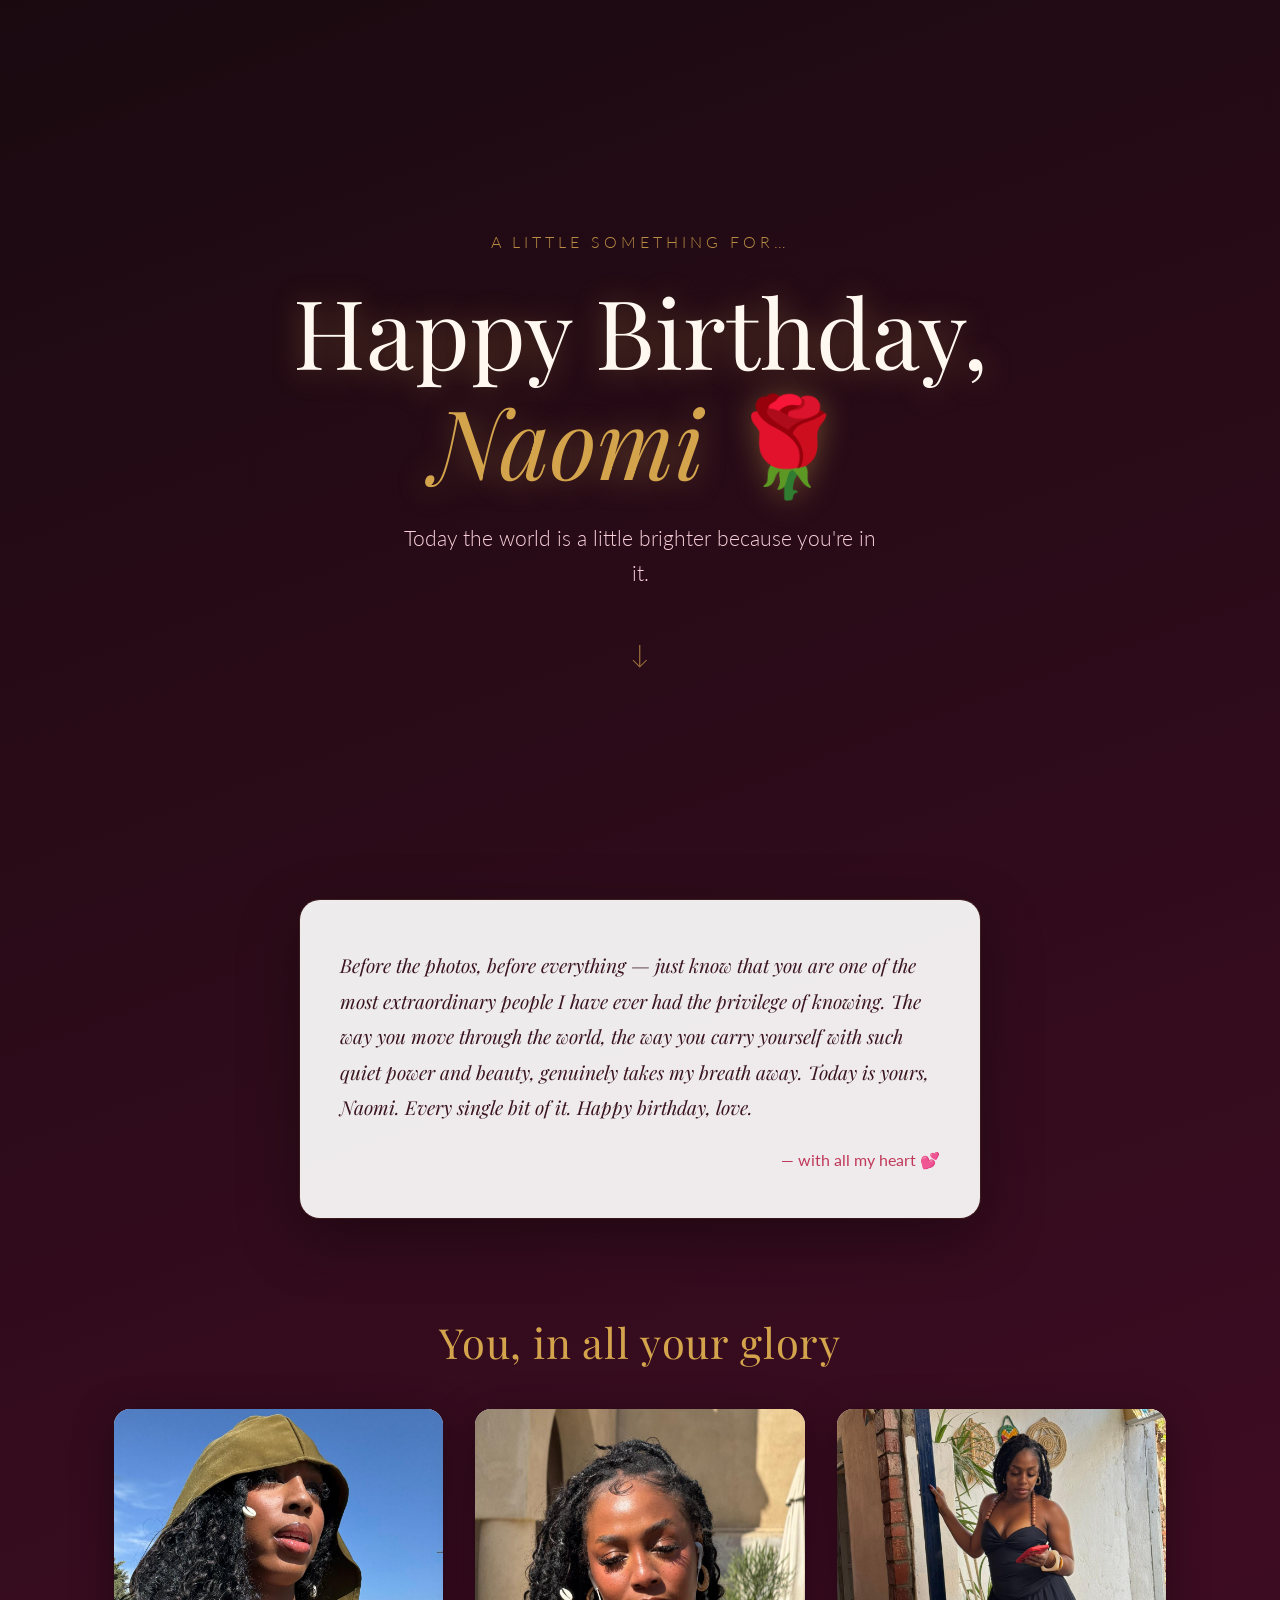
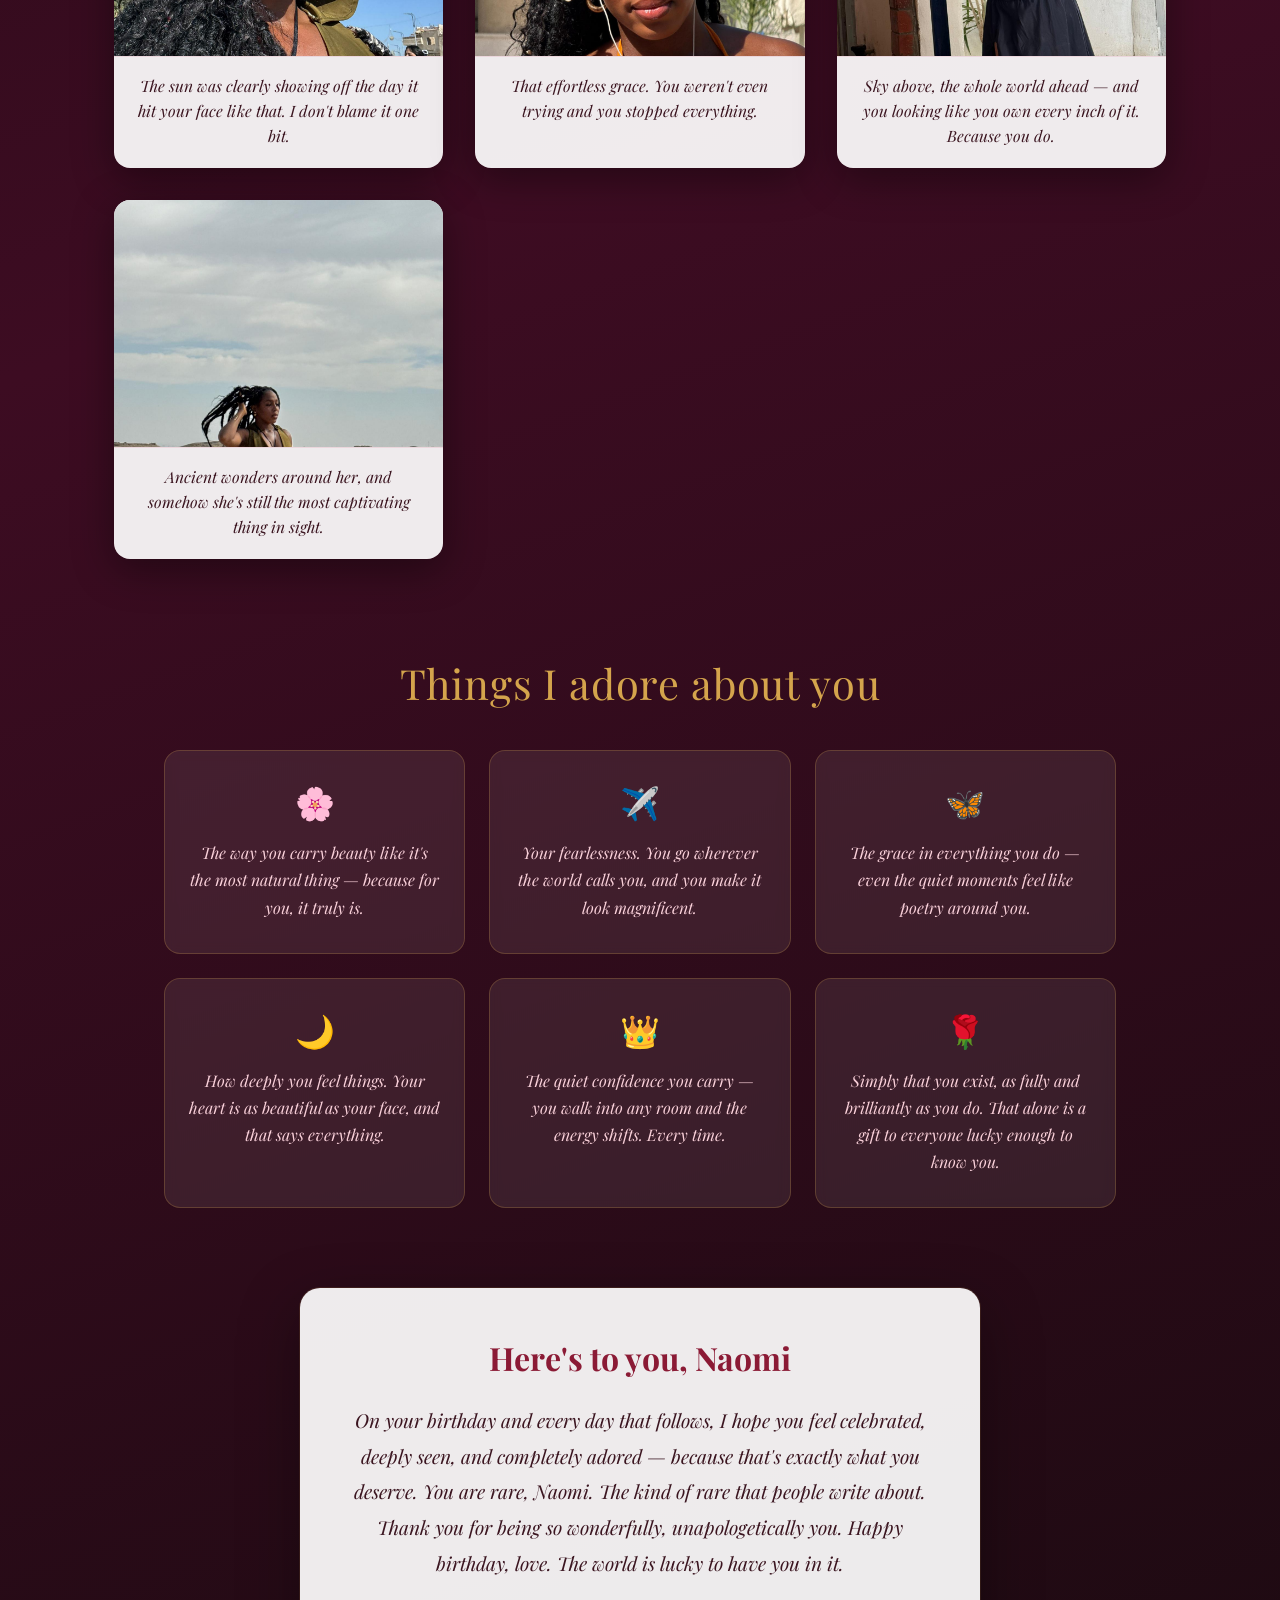
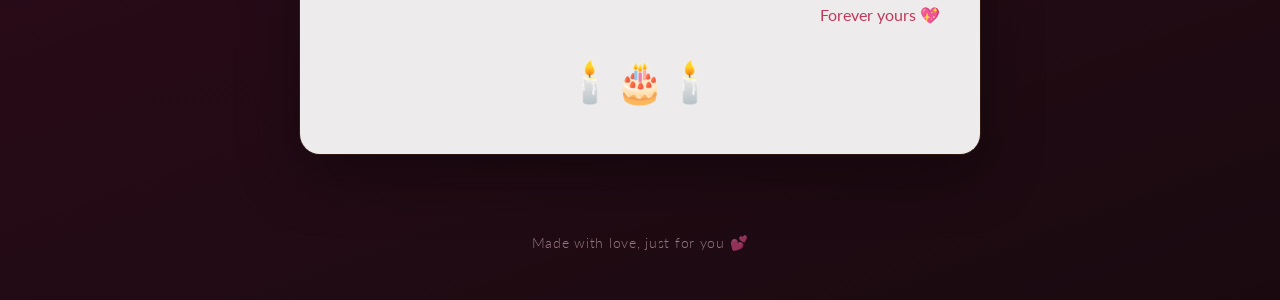
==== index.html @ c8034346 "Rename birthday.html to index.html for clean GitHub Pages URL https://claude.ai/code/session_015RFb5" ====
<!DOCTYPE html>
<html lang="en">
<head>
  <meta charset="UTF-8" />
  <meta name="viewport" content="width=device-width, initial-scale=1.0" />
  <title>Happy Birthday, Naomi 🌹</title>
  <link rel="preconnect" href="https://fonts.googleapis.com" />
  <link rel="preconnect" href="https://fonts.gstatic.com" crossorigin />
  <link href="https://fonts.googleapis.com/css2?family=Playfair+Display:ital,wght@0,400;0,700;1,400&family=Lato:wght@300;400&display=swap" rel="stylesheet" />
  <link rel="stylesheet" href="birthday.css" />
</head>
<body>

  <!-- Floating hearts background -->
  <div class="hearts-bg" aria-hidden="true">
    <span>♥</span><span>♥</span><span>♥</span><span>♥</span><span>♥</span>
    <span>♥</span><span>♥</span><span>♥</span><span>♥</span><span>♥</span>
    <span>♥</span><span>♥</span><span>♥</span><span>♥</span><span>♥</span>
  </div>

  <main>

    <!-- ── HERO ── -->
    <section class="hero">
      <p class="pre-title">A little something for…</p>
      <h1>Happy Birthday,<br /><span class="name">Naomi</span> 🌹</h1>
      <p class="subtitle">Today the world is a little brighter because you're in it.</p>
      <div class="scroll-hint">↓</div>
    </section>

    <!-- ── OPENING NOTE ── -->
    <section class="opening-note card">
      <p class="note-text">
        Before the photos, before everything — just know that you are one of the
        most extraordinary people I have ever had the privilege of knowing. The way
        you move through the world, the way you carry yourself with such quiet power
        and beauty, genuinely takes my breath away. Today is yours, Naomi. Every
        single bit of it. Happy birthday, love.
      </p>
      <p class="note-signature">— with all my heart 💕</p>
    </section>

    <!-- ── PHOTO GALLERY ── -->
    <section class="gallery-section">
      <h2 class="section-title">You, in all your glory</h2>

      <div class="gallery">

        <figure class="photo-card">
          <div class="photo-placeholder">
            <img src="naomi-1.jpg" alt="Naomi" onerror="this.parentElement.classList.add('no-img')" />
            <span class="placeholder-text">📸</span>
          </div>
          <figcaption>
            The sun was clearly showing off the day it hit your face like that.
            I don't blame it one bit.
          </figcaption>
        </figure>

        <figure class="photo-card">
          <div class="photo-placeholder">
            <img src="naomi-2.jpg" alt="Naomi" onerror="this.parentElement.classList.add('no-img')" />
            <span class="placeholder-text">📸</span>
          </div>
          <figcaption>
            That effortless grace. You weren't even trying and you stopped everything.
          </figcaption>
        </figure>

        <figure class="photo-card">
          <div class="photo-placeholder">
            <img src="naomi-3.jpg" alt="Naomi" onerror="this.parentElement.classList.add('no-img')" />
            <span class="placeholder-text">📸</span>
          </div>
          <figcaption>
            Sky above, the whole world ahead — and you looking like you own
            every inch of it. Because you do.
          </figcaption>
        </figure>

        <figure class="photo-card">
          <div class="photo-placeholder">
            <img src="naomi-4.jpg" alt="Naomi" onerror="this.parentElement.classList.add('no-img')" />
            <span class="placeholder-text">📸</span>
          </div>
          <figcaption>
            Ancient wonders around her, and somehow she's still the most
            captivating thing in sight.
          </figcaption>
        </figure>

      </div>
    </section>

    <!-- ── LOVE NOTES ── -->
    <section class="notes-section">
      <h2 class="section-title">Things I adore about you</h2>

      <div class="notes-grid">

        <div class="note-card">
          <div class="note-icon">🌸</div>
          <p>The way you carry beauty like it's the most natural thing — because for you, it truly is.</p>
        </div>

        <div class="note-card">
          <div class="note-icon">✈️</div>
          <p>Your fearlessness. You go wherever the world calls you, and you make it look magnificent.</p>
        </div>

        <div class="note-card">
          <div class="note-icon">🦋</div>
          <p>The grace in everything you do — even the quiet moments feel like poetry around you.</p>
        </div>

        <div class="note-card">
          <div class="note-icon">🌙</div>
          <p>How deeply you feel things. Your heart is as beautiful as your face, and that says everything.</p>
        </div>

        <div class="note-card">
          <div class="note-icon">👑</div>
          <p>The quiet confidence you carry — you walk into any room and the energy shifts. Every time.</p>
        </div>

        <div class="note-card">
          <div class="note-icon">🌹</div>
          <p>Simply that you exist, as fully and brilliantly as you do. That alone is a gift to everyone lucky enough to know you.</p>
        </div>

      </div>
    </section>

    <!-- ── CLOSING MESSAGE ── -->
    <section class="closing card">
      <h2>Here's to you, Naomi</h2>
      <p class="note-text">
        On your birthday and every day that follows, I hope you feel celebrated,
        deeply seen, and completely adored — because that's exactly what you
        deserve. You are rare, Naomi. The kind of rare that people write about.
        Thank you for being so wonderfully, unapologetically you.
        Happy birthday, love. The world is lucky to have you in it.
      </p>
      <p class="note-signature">Forever yours 💖</p>

      <div class="candle-row" aria-label="Birthday candles">
        🕯️🎂🕯️
      </div>
    </section>

  </main>

  <footer>
    <p>Made with love, just for you 💕</p>
  </footer>

</body>
</html>
---- birthday.css ----
/* ── Reset & Base ── */
*, *::before, *::after { box-sizing: border-box; margin: 0; padding: 0; }

:root {
  --rose:        #c0395a;
  --deep-rose:   #8b1a35;
  --blush:       #f9d0d9;
  --gold:        #d4a44c;
  --cream:       #fff8f0;
  --dark:        #1a0a10;
  --text:        #3b1520;
  --card-bg:     rgba(255, 255, 255, 0.92);
}

html { scroll-behavior: smooth; }

body {
  font-family: 'Lato', sans-serif;
  font-weight: 300;
  background: linear-gradient(160deg, #1a0a10 0%, #3d0c22 50%, #1a0a10 100%);
  min-height: 100vh;
  color: var(--cream);
  overflow-x: hidden;
}

/* ── Floating Hearts Background ── */
.hearts-bg {
  position: fixed;
  inset: 0;
  pointer-events: none;
  z-index: 0;
  overflow: hidden;
}

.hearts-bg span {
  position: absolute;
  bottom: -60px;
  font-size: 1.4rem;
  color: rgba(192, 57, 90, 0.25);
  animation: floatUp linear infinite;
}

.hearts-bg span:nth-child(1)  { left:  5%; animation-duration: 9s;  animation-delay: 0s;   font-size: 1rem; }
.hearts-bg span:nth-child(2)  { left: 12%; animation-duration: 13s; animation-delay: 2s;   font-size: 1.8rem; }
.hearts-bg span:nth-child(3)  { left: 22%; animation-duration: 10s; animation-delay: 5s; }
.hearts-bg span:nth-child(4)  { left: 30%; animation-duration: 15s; animation-delay: 1s;   font-size: 0.9rem; }
.hearts-bg span:nth-child(5)  { left: 40%; animation-duration: 11s; animation-delay: 4s;   font-size: 2rem; }
.hearts-bg span:nth-child(6)  { left: 50%; animation-duration: 14s; animation-delay: 0.5s; font-size: 1.2rem; }
.hearts-bg span:nth-child(7)  { left: 58%; animation-duration: 8s;  animation-delay: 3s;   font-size: 1rem; }
.hearts-bg span:nth-child(8)  { left: 66%; animation-duration: 12s; animation-delay: 6s;   font-size: 1.6rem; }
.hearts-bg span:nth-child(9)  { left: 75%; animation-duration: 16s; animation-delay: 2.5s; font-size: 0.8rem; }
.hearts-bg span:nth-child(10) { left: 82%; animation-duration: 10s; animation-delay: 1.5s; }
.hearts-bg span:nth-child(11) { left: 88%; animation-duration: 13s; animation-delay: 4.5s; font-size: 2.2rem; }
.hearts-bg span:nth-child(12) { left: 93%; animation-duration: 9s;  animation-delay: 7s;   font-size: 1.1rem; }
.hearts-bg span:nth-child(13) { left: 18%; animation-duration: 17s; animation-delay: 8s;   font-size: 1.9rem; }
.hearts-bg span:nth-child(14) { left: 46%; animation-duration: 11s; animation-delay: 9s;   font-size: 0.95rem; }
.hearts-bg span:nth-child(15) { left: 70%; animation-duration: 14s; animation-delay: 3.5s; font-size: 1.4rem; }

@keyframes floatUp {
  0%   { transform: translateY(0)   rotate(0deg);   opacity: 0; }
  10%  { opacity: 1; }
  90%  { opacity: 0.6; }
  100% { transform: translateY(-110vh) rotate(360deg); opacity: 0; }
}

/* ── Main Layout ── */
main { position: relative; z-index: 1; }

/* ── HERO ── */
.hero {
  min-height: 100vh;
  display: flex;
  flex-direction: column;
  align-items: center;
  justify-content: center;
  text-align: center;
  padding: 2rem 1.5rem;
  animation: fadeIn 1.6s ease both;
}

.pre-title {
  font-size: 1rem;
  letter-spacing: 0.25em;
  text-transform: uppercase;
  color: var(--gold);
  margin-bottom: 1.5rem;
  opacity: 0.85;
}

.hero h1 {
  font-family: 'Playfair Display', serif;
  font-size: clamp(2.8rem, 8vw, 6rem);
  font-weight: 400;
  line-height: 1.15;
  color: var(--cream);
  text-shadow: 0 2px 30px rgba(212, 164, 76, 0.4);
  margin-bottom: 1.5rem;
}

.hero h1 .name {
  color: var(--gold);
  font-style: italic;
}

.subtitle {
  font-size: clamp(1rem, 2.5vw, 1.3rem);
  color: var(--blush);
  max-width: 480px;
  line-height: 1.7;
  margin-bottom: 3rem;
}

.scroll-hint {
  font-size: 1.6rem;
  color: var(--gold);
  animation: bounce 2s ease infinite;
  opacity: 0.7;
}

@keyframes bounce {
  0%, 100% { transform: translateY(0); }
  50%       { transform: translateY(10px); }
}

/* ── Cards ── */
.card {
  background: var(--card-bg);
  color: var(--text);
  border-radius: 20px;
  padding: 3rem 2.5rem;
  max-width: 680px;
  margin: 0 auto 4rem;
  box-shadow: 0 20px 60px rgba(0,0,0,0.35), 0 0 0 1px rgba(212,164,76,0.15);
  animation: slideUp 0.8s ease both;
}

.opening-note { margin-top: 0; }

.note-text {
  font-family: 'Playfair Display', serif;
  font-style: italic;
  font-size: 1.2rem;
  line-height: 1.85;
  color: var(--text);
  margin-bottom: 1.5rem;
}

.note-signature {
  font-size: 1rem;
  color: var(--rose);
  font-weight: 400;
  text-align: right;
}

/* ── Section Titles ── */
.section-title {
  font-family: 'Playfair Display', serif;
  font-weight: 400;
  font-size: clamp(1.8rem, 4vw, 2.6rem);
  color: var(--gold);
  text-align: center;
  margin-bottom: 2.5rem;
  letter-spacing: 0.02em;
}

/* ── Gallery ── */
.gallery-section {
  padding: 2rem 1.5rem 4rem;
  max-width: 1100px;
  margin: 0 auto;
}

.gallery {
  display: grid;
  grid-template-columns: repeat(auto-fill, minmax(280px, 1fr));
  gap: 2rem;
}

.photo-card {
  background: var(--card-bg);
  border-radius: 16px;
  overflow: hidden;
  box-shadow: 0 10px 40px rgba(0,0,0,0.4);
  transition: transform 0.35s ease, box-shadow 0.35s ease;
  animation: slideUp 0.7s ease both;
}

.photo-card:hover {
  transform: translateY(-8px) scale(1.02);
  box-shadow: 0 24px 60px rgba(192,57,90,0.35);
}

.photo-placeholder {
  position: relative;
  width: 100%;
  aspect-ratio: 4 / 3;
  background: linear-gradient(135deg, var(--blush), #f5bdc8);
  overflow: hidden;
}

.photo-placeholder img {
  width: 100%;
  height: 100%;
  object-fit: cover;
  display: block;
  transition: transform 0.4s ease;
}

.photo-card:hover .photo-placeholder img {
  transform: scale(1.07);
}

/* When image fails to load show placeholder text */
.photo-placeholder.no-img img { display: none; }
.placeholder-text {
  position: absolute;
  inset: 0;
  display: flex;
  align-items: center;
  justify-content: center;
  font-size: 1.2rem;
  color: var(--rose);
  font-family: 'Playfair Display', serif;
  font-style: italic;
}
.photo-placeholder:not(.no-img) .placeholder-text { display: none; }

/* Pyramid photo spans full gallery width */
.photo-card.wide {
  grid-column: 1 / -1;
}

.photo-card.wide .photo-placeholder {
  aspect-ratio: 16 / 9;
}

.photo-card figcaption {
  padding: 1rem 1.25rem 1.25rem;
  font-family: 'Playfair Display', serif;
  font-style: italic;
  font-size: 0.98rem;
  color: var(--text);
  line-height: 1.6;
  text-align: center;
  border-top: 1px solid rgba(192,57,90,0.12);
}

/* ── Love Notes ── */
.notes-section {
  padding: 2rem 1.5rem 5rem;
  max-width: 1000px;
  margin: 0 auto;
}

.notes-grid {
  display: grid;
  grid-template-columns: repeat(auto-fill, minmax(240px, 1fr));
  gap: 1.5rem;
}

.note-card {
  background: rgba(255,255,255,0.08);
  border: 1px solid rgba(212,164,76,0.25);
  border-radius: 16px;
  padding: 2rem 1.5rem;
  text-align: center;
  backdrop-filter: blur(6px);
  transition: background 0.3s ease, border-color 0.3s ease, transform 0.3s ease;
  animation: slideUp 0.7s ease both;
}

.note-card:hover {
  background: rgba(255,255,255,0.14);
  border-color: rgba(212,164,76,0.6);
  transform: translateY(-5px);
}

.note-icon {
  font-size: 2rem;
  margin-bottom: 1rem;
}

.note-card p {
  font-family: 'Playfair Display', serif;
  font-style: italic;
  font-size: 1rem;
  line-height: 1.7;
  color: var(--blush);
}

/* ── Closing ── */
.closing {
  text-align: center;
  margin-bottom: 3rem;
}

.closing h2 {
  font-family: 'Playfair Display', serif;
  font-size: 2rem;
  color: var(--deep-rose);
  margin-bottom: 1.5rem;
}

.candle-row {
  font-size: 2.5rem;
  margin-top: 2rem;
  animation: pulse 2s ease infinite;
}

@keyframes pulse {
  0%, 100% { opacity: 1; }
  50%       { opacity: 0.65; }
}

/* ── Footer ── */
footer {
  position: relative;
  z-index: 1;
  text-align: center;
  padding: 2rem 1rem 3rem;
  font-size: 0.9rem;
  color: rgba(249,208,217,0.55);
  letter-spacing: 0.05em;
}

/* ── Animations ── */
@keyframes fadeIn {
  from { opacity: 0; }
  to   { opacity: 1; }
}

@keyframes slideUp {
  from { opacity: 0; transform: translateY(40px); }
  to   { opacity: 1; transform: translateY(0); }
}

/* ── Responsive ── */
@media (max-width: 600px) {
  .card { padding: 2rem 1.25rem; }
  .gallery { grid-template-columns: 1fr; }
  .notes-grid { grid-template-columns: 1fr; }
}
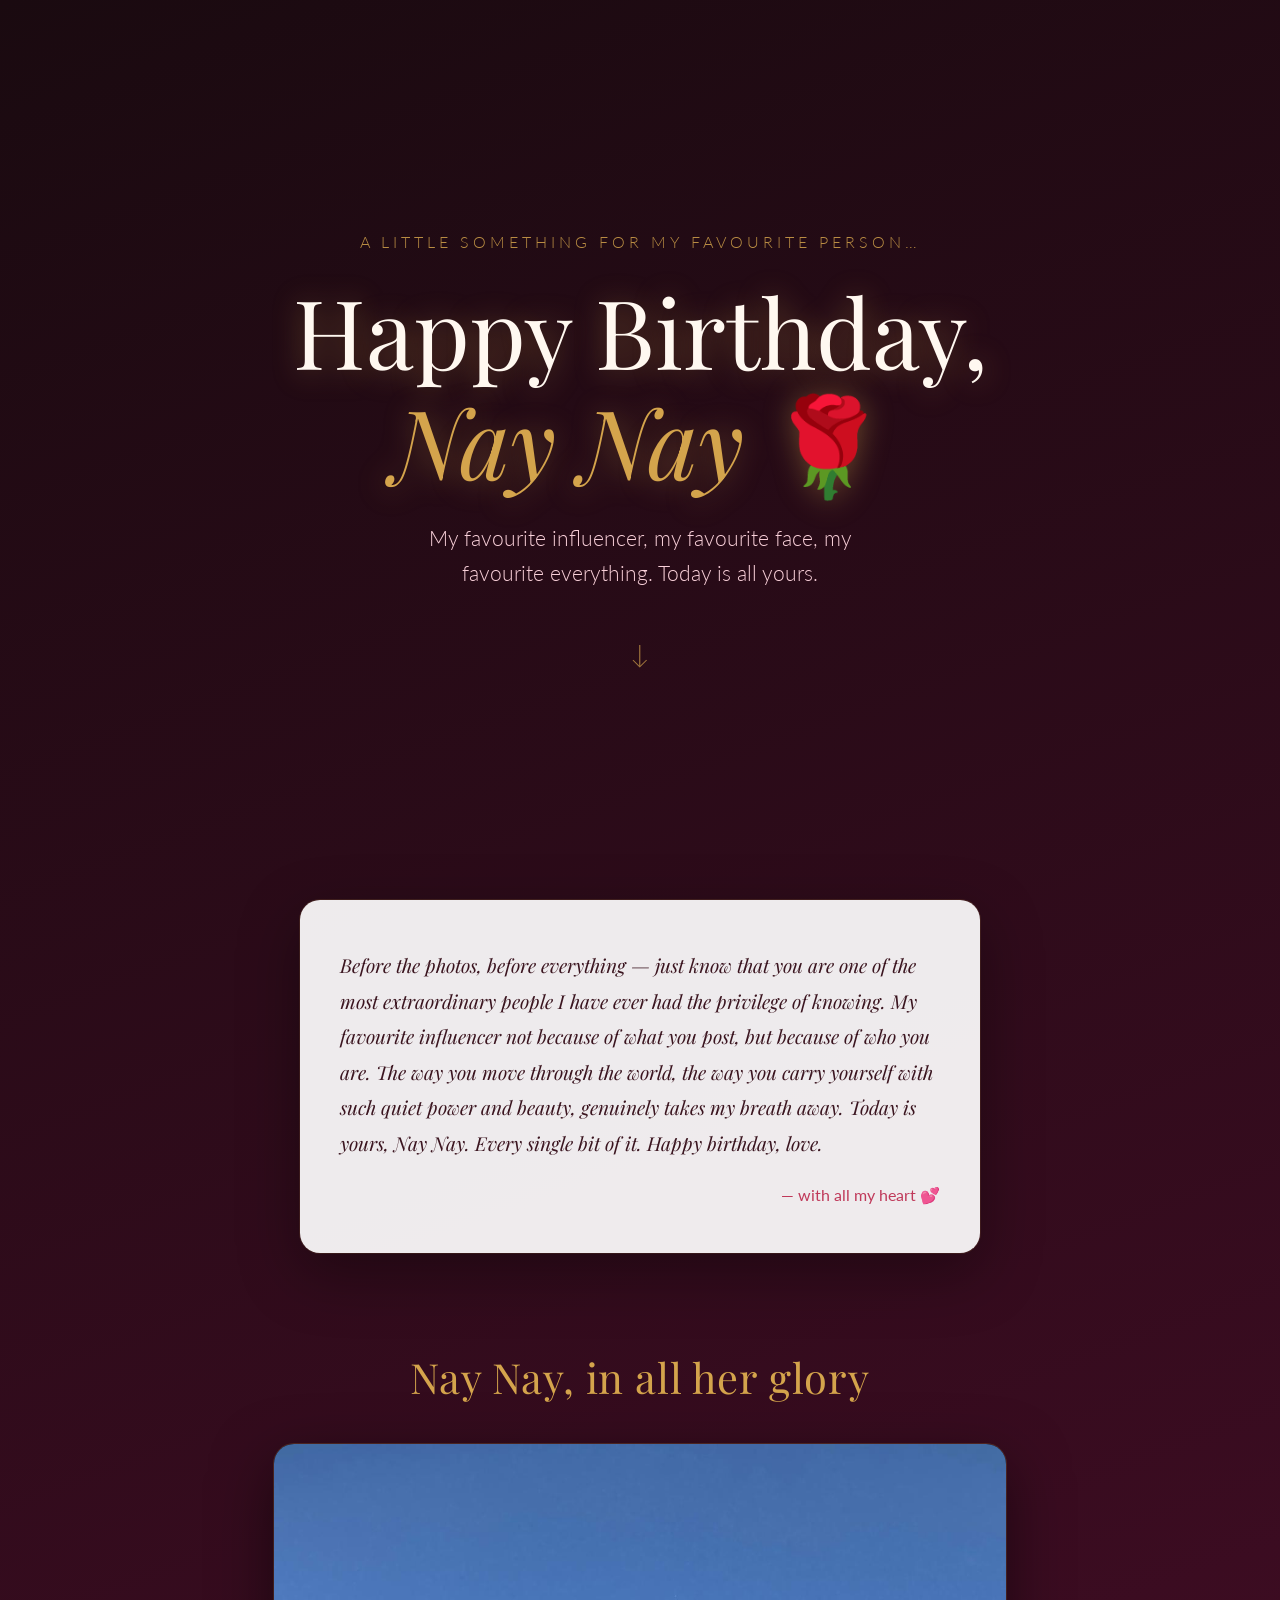
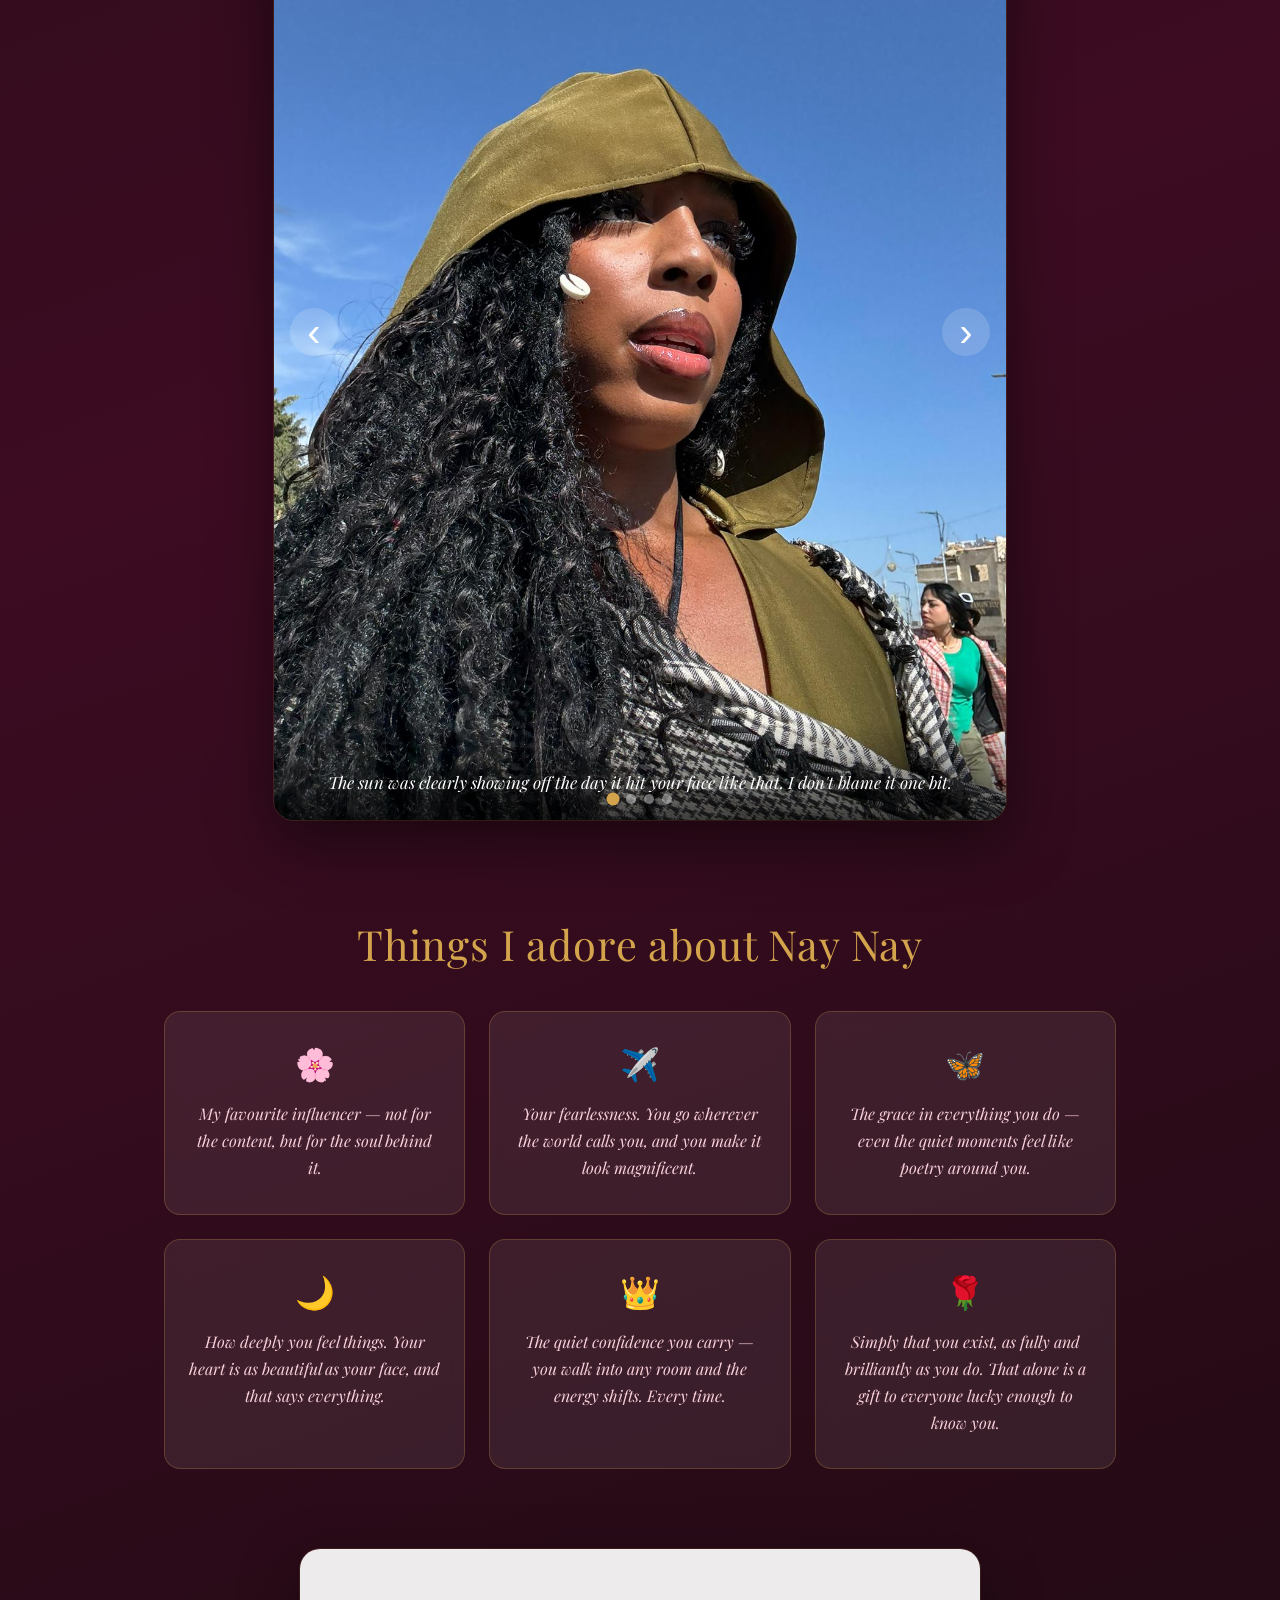
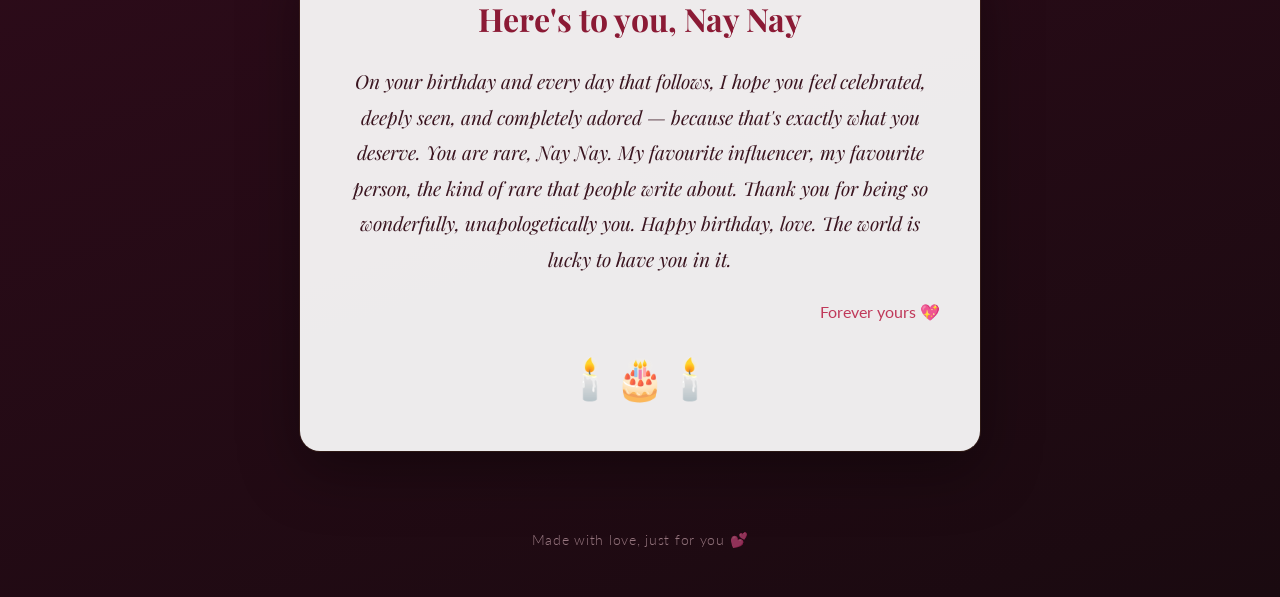
==== commit a0adaba8: "Rename Naomi to Nay Nay, add influencer phrases, convert gallery to slideshow" ====
--- a/index.html
+++ b/index.html
@@ -3,7 +3,7 @@
 <head>
   <meta charset="UTF-8" />
   <meta name="viewport" content="width=device-width, initial-scale=1.0" />
-  <title>Happy Birthday, Naomi 🌹</title>
+  <title>Happy Birthday, Nay Nay 🌹</title>
   <link rel="preconnect" href="https://fonts.googleapis.com" />
   <link rel="preconnect" href="https://fonts.gstatic.com" crossorigin />
   <link href="https://fonts.googleapis.com/css2?family=Playfair+Display:ital,wght@0,400;0,700;1,400&family=Lato:wght@300;400&display=swap" rel="stylesheet" />
@@ -11,7 +11,6 @@
 </head>
 <body>
 
-  <!-- Floating hearts background -->
   <div class="hearts-bg" aria-hidden="true">
     <span>♥</span><span>♥</span><span>♥</span><span>♥</span><span>♥</span>
     <span>♥</span><span>♥</span><span>♥</span><span>♥</span><span>♥</span>
@@ -22,9 +21,9 @@
 
     <!-- ── HERO ── -->
     <section class="hero">
-      <p class="pre-title">A little something for…</p>
-      <h1>Happy Birthday,<br /><span class="name">Naomi</span> 🌹</h1>
-      <p class="subtitle">Today the world is a little brighter because you're in it.</p>
+      <p class="pre-title">A little something for my favourite person…</p>
+      <h1>Happy Birthday,<br /><span class="name">Nay Nay</span> 🌹</h1>
+      <p class="subtitle">My favourite influencer, my favourite face, my favourite everything. Today is all yours.</p>
       <div class="scroll-hint">↓</div>
     </section>
 
@@ -32,75 +31,75 @@
     <section class="opening-note card">
       <p class="note-text">
         Before the photos, before everything — just know that you are one of the
-        most extraordinary people I have ever had the privilege of knowing. The way
+        most extraordinary people I have ever had the privilege of knowing. My favourite
+        influencer not because of what you post, but because of who you are. The way
         you move through the world, the way you carry yourself with such quiet power
-        and beauty, genuinely takes my breath away. Today is yours, Naomi. Every
+        and beauty, genuinely takes my breath away. Today is yours, Nay Nay. Every
         single bit of it. Happy birthday, love.
       </p>
       <p class="note-signature">— with all my heart 💕</p>
     </section>
 
-    <!-- ── PHOTO GALLERY ── -->
-    <section class="gallery-section">
-      <h2 class="section-title">You, in all your glory</h2>
+    <!-- ── SLIDESHOW ── -->
+    <section class="slideshow-section">
+      <h2 class="section-title">Nay Nay, in all her glory</h2>
 
-      <div class="gallery">
+      <div class="slideshow" id="slideshow">
 
-        <figure class="photo-card">
-          <div class="photo-placeholder">
-            <img src="naomi-1.jpg" alt="Naomi" onerror="this.parentElement.classList.add('no-img')" />
-            <span class="placeholder-text">📸</span>
-          </div>
-          <figcaption>
+        <div class="slide active">
+          <img src="naomi-1.jpg" alt="Nay Nay" />
+          <div class="slide-caption">
             The sun was clearly showing off the day it hit your face like that.
             I don't blame it one bit.
-          </figcaption>
-        </figure>
+          </div>
+        </div>
 
-        <figure class="photo-card">
-          <div class="photo-placeholder">
-            <img src="naomi-2.jpg" alt="Naomi" onerror="this.parentElement.classList.add('no-img')" />
-            <span class="placeholder-text">📸</span>
+        <div class="slide">
+          <img src="naomi-2.jpg" alt="Nay Nay" />
+          <div class="slide-caption">
+            That effortless grace. My favourite influencer wasn't even trying
+            and she stopped everything.
           </div>
-          <figcaption>
-            That effortless grace. You weren't even trying and you stopped everything.
-          </figcaption>
-        </figure>
+        </div>
 
-        <figure class="photo-card">
-          <div class="photo-placeholder">
-            <img src="naomi-3.jpg" alt="Naomi" onerror="this.parentElement.classList.add('no-img')" />
-            <span class="placeholder-text">📸</span>
+        <div class="slide">
+          <img src="naomi-3.jpg" alt="Nay Nay" />
+          <div class="slide-caption">
+            Sky above, the whole world ahead — and Nay Nay looking like she
+            owns every inch of it. Because she does.
           </div>
-          <figcaption>
-            Sky above, the whole world ahead — and you looking like you own
-            every inch of it. Because you do.
-          </figcaption>
-        </figure>
+        </div>
 
-        <figure class="photo-card">
-          <div class="photo-placeholder">
-            <img src="naomi-4.jpg" alt="Naomi" onerror="this.parentElement.classList.add('no-img')" />
-            <span class="placeholder-text">📸</span>
+        <div class="slide">
+          <img src="naomi-4.jpg" alt="Nay Nay" />
+          <div class="slide-caption">
+            Ancient wonders all around, and somehow she's still the most
+            captivating thing in sight. Always.
           </div>
-          <figcaption>
-            Ancient wonders around her, and somehow she's still the most
-            captivating thing in sight.
-          </figcaption>
-        </figure>
+        </div>
+
+        <button class="slide-btn prev" onclick="changeSlide(-1)" aria-label="Previous">&#8249;</button>
+        <button class="slide-btn next" onclick="changeSlide(1)" aria-label="Next">&#8250;</button>
+
+        <div class="slide-dots">
+          <span class="dot active" onclick="goToSlide(0)"></span>
+          <span class="dot" onclick="goToSlide(1)"></span>
+          <span class="dot" onclick="goToSlide(2)"></span>
+          <span class="dot" onclick="goToSlide(3)"></span>
+        </div>
 
       </div>
     </section>
 
     <!-- ── LOVE NOTES ── -->
     <section class="notes-section">
-      <h2 class="section-title">Things I adore about you</h2>
+      <h2 class="section-title">Things I adore about Nay Nay</h2>
 
       <div class="notes-grid">
 
         <div class="note-card">
           <div class="note-icon">🌸</div>
-          <p>The way you carry beauty like it's the most natural thing — because for you, it truly is.</p>
+          <p>My favourite influencer — not for the content, but for the soul behind it.</p>
         </div>
 
         <div class="note-card">
@@ -133,11 +132,12 @@
 
     <!-- ── CLOSING MESSAGE ── -->
     <section class="closing card">
-      <h2>Here's to you, Naomi</h2>
+      <h2>Here's to you, Nay Nay</h2>
       <p class="note-text">
         On your birthday and every day that follows, I hope you feel celebrated,
         deeply seen, and completely adored — because that's exactly what you
-        deserve. You are rare, Naomi. The kind of rare that people write about.
+        deserve. You are rare, Nay Nay. My favourite influencer, my favourite
+        person, the kind of rare that people write about.
         Thank you for being so wonderfully, unapologetically you.
         Happy birthday, love. The world is lucky to have you in it.
       </p>
@@ -154,5 +154,24 @@
     <p>Made with love, just for you 💕</p>
   </footer>
 
+  <script>
+    let current = 0;
+    const slides = document.querySelectorAll('.slide');
+    const dots   = document.querySelectorAll('.dot');
+
+    function showSlide(n) {
+      slides[current].classList.remove('active');
+      dots[current].classList.remove('active');
+      current = (n + slides.length) % slides.length;
+      slides[current].classList.add('active');
+      dots[current].classList.add('active');
+    }
+
+    function changeSlide(dir) { showSlide(current + dir); }
+    function goToSlide(n)     { showSlide(n); }
+
+    setInterval(() => changeSlide(1), 4000);
+  </script>
+
 </body>
-</html>
+</html>
--- a/birthday.css
+++ b/birthday.css
@@ -163,86 +163,99 @@
   letter-spacing: 0.02em;
 }
 
-/* ── Gallery ── */
-.gallery-section {
+/* ── Slideshow ── */
+.slideshow-section {
   padding: 2rem 1.5rem 4rem;
-  max-width: 1100px;
+  max-width: 780px;
   margin: 0 auto;
 }
 
-.gallery {
-  display: grid;
-  grid-template-columns: repeat(auto-fill, minmax(280px, 1fr));
-  gap: 2rem;
-}
-
-.photo-card {
-  background: var(--card-bg);
-  border-radius: 16px;
+.slideshow {
+  position: relative;
+  border-radius: 20px;
   overflow: hidden;
-  box-shadow: 0 10px 40px rgba(0,0,0,0.4);
-  transition: transform 0.35s ease, box-shadow 0.35s ease;
-  animation: slideUp 0.7s ease both;
-}
-
-.photo-card:hover {
-  transform: translateY(-8px) scale(1.02);
-  box-shadow: 0 24px 60px rgba(192,57,90,0.35);
-}
-
-.photo-placeholder {
+  box-shadow: 0 20px 60px rgba(0,0,0,0.5), 0 0 0 1px rgba(212,164,76,0.2);
+  background: #000;
+}
+
+.slide {
+  display: none;
   position: relative;
+}
+
+.slide.active { display: block; }
+
+.slide img {
   width: 100%;
-  aspect-ratio: 4 / 3;
-  background: linear-gradient(135deg, var(--blush), #f5bdc8);
-  overflow: hidden;
-}
-
-.photo-placeholder img {
-  width: 100%;
-  height: 100%;
+  aspect-ratio: 3 / 4;
   object-fit: cover;
+  object-position: top;
   display: block;
-  transition: transform 0.4s ease;
-}
-
-.photo-card:hover .photo-placeholder img {
-  transform: scale(1.07);
-}
-
-/* When image fails to load show placeholder text */
-.photo-placeholder.no-img img { display: none; }
-.placeholder-text {
+  animation: fadeIn 0.6s ease;
+}
+
+.slide-caption {
   position: absolute;
-  inset: 0;
+  bottom: 0;
+  left: 0;
+  right: 0;
+  padding: 3rem 2rem 1.5rem;
+  background: linear-gradient(transparent, rgba(0,0,0,0.75));
+  font-family: 'Playfair Display', serif;
+  font-style: italic;
+  font-size: 1.05rem;
+  color: #fff;
+  line-height: 1.6;
+  text-align: center;
+}
+
+.slide-btn {
+  position: absolute;
+  top: 50%;
+  transform: translateY(-50%);
+  background: rgba(255,255,255,0.15);
+  border: none;
+  color: #fff;
+  font-size: 2.5rem;
+  line-height: 1;
+  width: 48px;
+  height: 48px;
+  border-radius: 50%;
+  cursor: pointer;
+  backdrop-filter: blur(4px);
+  transition: background 0.2s ease;
+  z-index: 10;
   display: flex;
   align-items: center;
   justify-content: center;
-  font-size: 1.2rem;
-  color: var(--rose);
-  font-family: 'Playfair Display', serif;
-  font-style: italic;
-}
-.photo-placeholder:not(.no-img) .placeholder-text { display: none; }
-
-/* Pyramid photo spans full gallery width */
-.photo-card.wide {
-  grid-column: 1 / -1;
-}
-
-.photo-card.wide .photo-placeholder {
-  aspect-ratio: 16 / 9;
-}
-
-.photo-card figcaption {
-  padding: 1rem 1.25rem 1.25rem;
-  font-family: 'Playfair Display', serif;
-  font-style: italic;
-  font-size: 0.98rem;
-  color: var(--text);
-  line-height: 1.6;
-  text-align: center;
-  border-top: 1px solid rgba(192,57,90,0.12);
+}
+
+.slide-btn:hover { background: rgba(192,57,90,0.6); }
+.slide-btn.prev  { left: 1rem; }
+.slide-btn.next  { right: 1rem; }
+
+.slide-dots {
+  position: absolute;
+  bottom: 1rem;
+  left: 50%;
+  transform: translateX(-50%);
+  display: flex;
+  gap: 0.5rem;
+  z-index: 10;
+}
+
+.dot {
+  width: 10px;
+  height: 10px;
+  border-radius: 50%;
+  background: rgba(255,255,255,0.4);
+  cursor: pointer;
+  transition: background 0.3s ease, transform 0.3s ease;
+}
+
+.dot.active {
+  background: var(--gold);
+  transform: scale(1.3);
 }
 
 /* ── Love Notes ── */
@@ -337,6 +350,6 @@
 /* ── Responsive ── */
 @media (max-width: 600px) {
   .card { padding: 2rem 1.25rem; }
-  .gallery { grid-template-columns: 1fr; }
   .notes-grid { grid-template-columns: 1fr; }
-}
+  .slide-caption { font-size: 0.9rem; padding: 2rem 1rem 1rem; }
+}
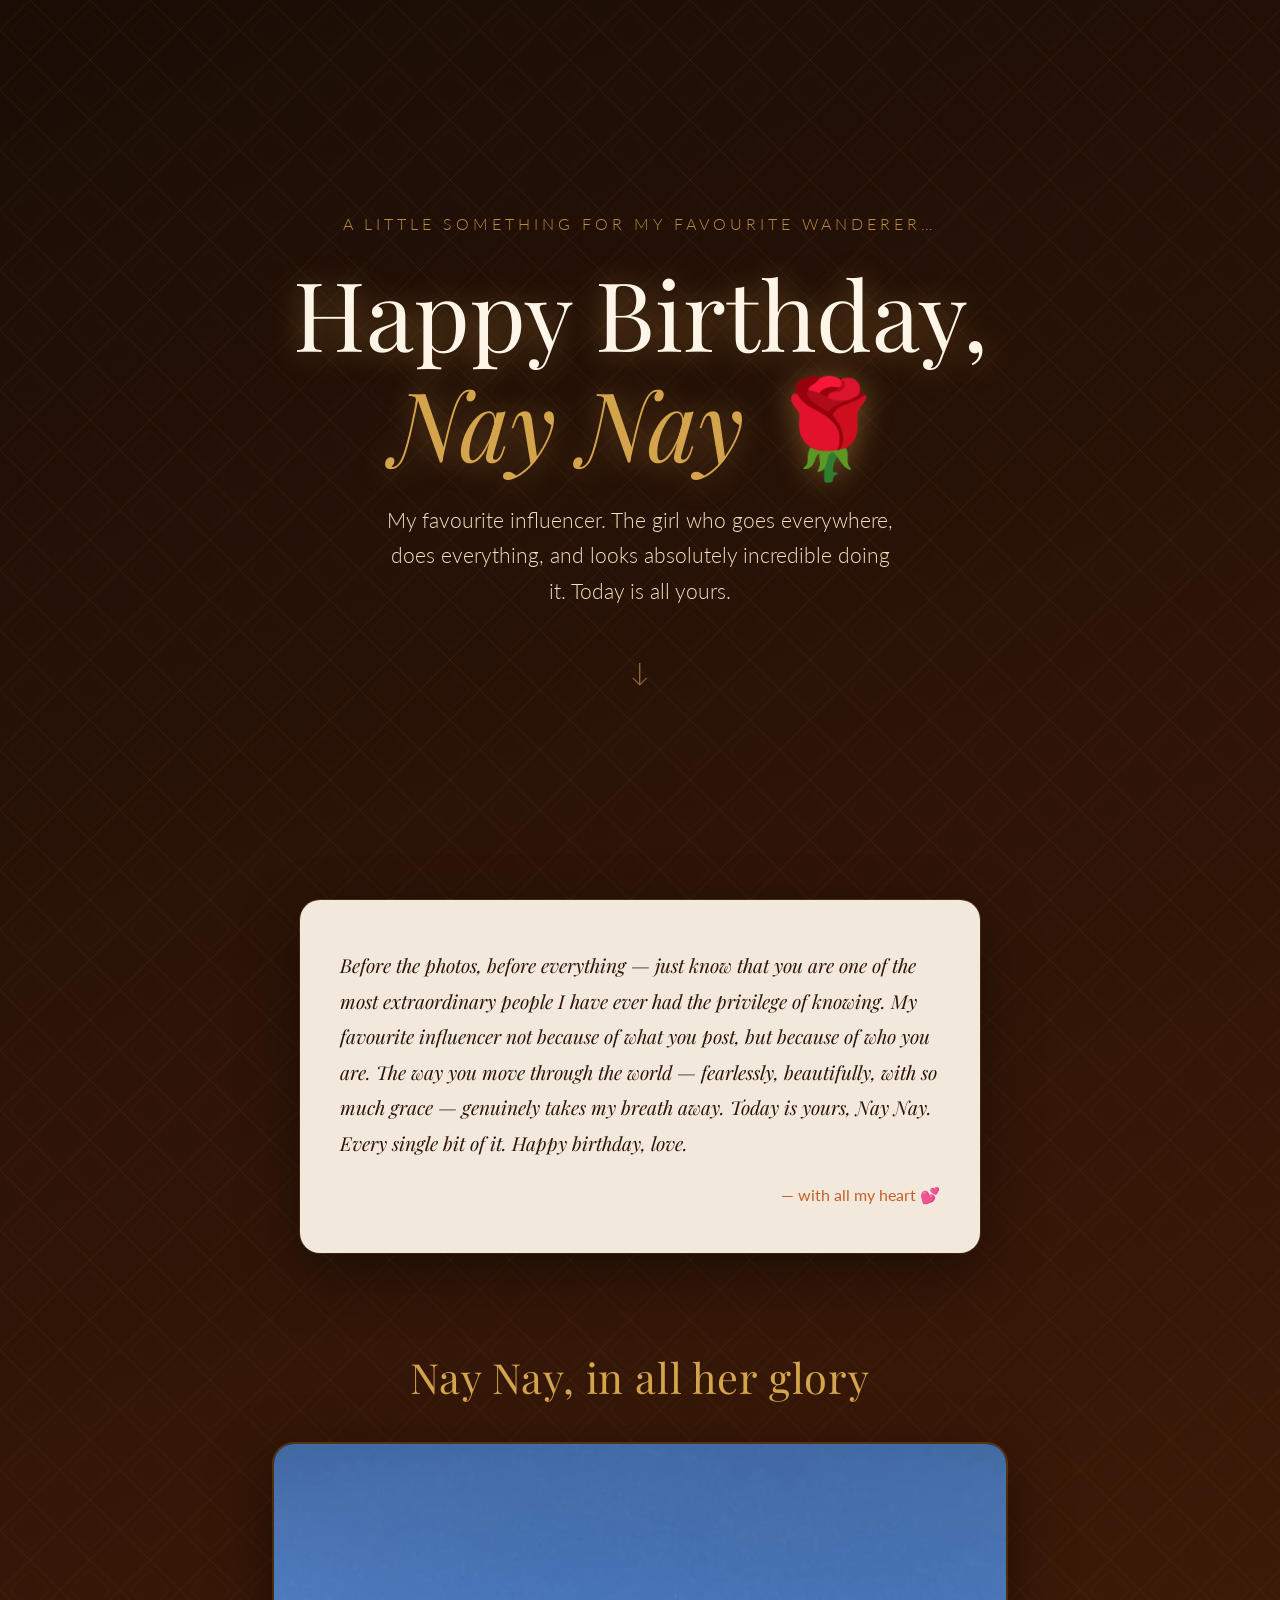
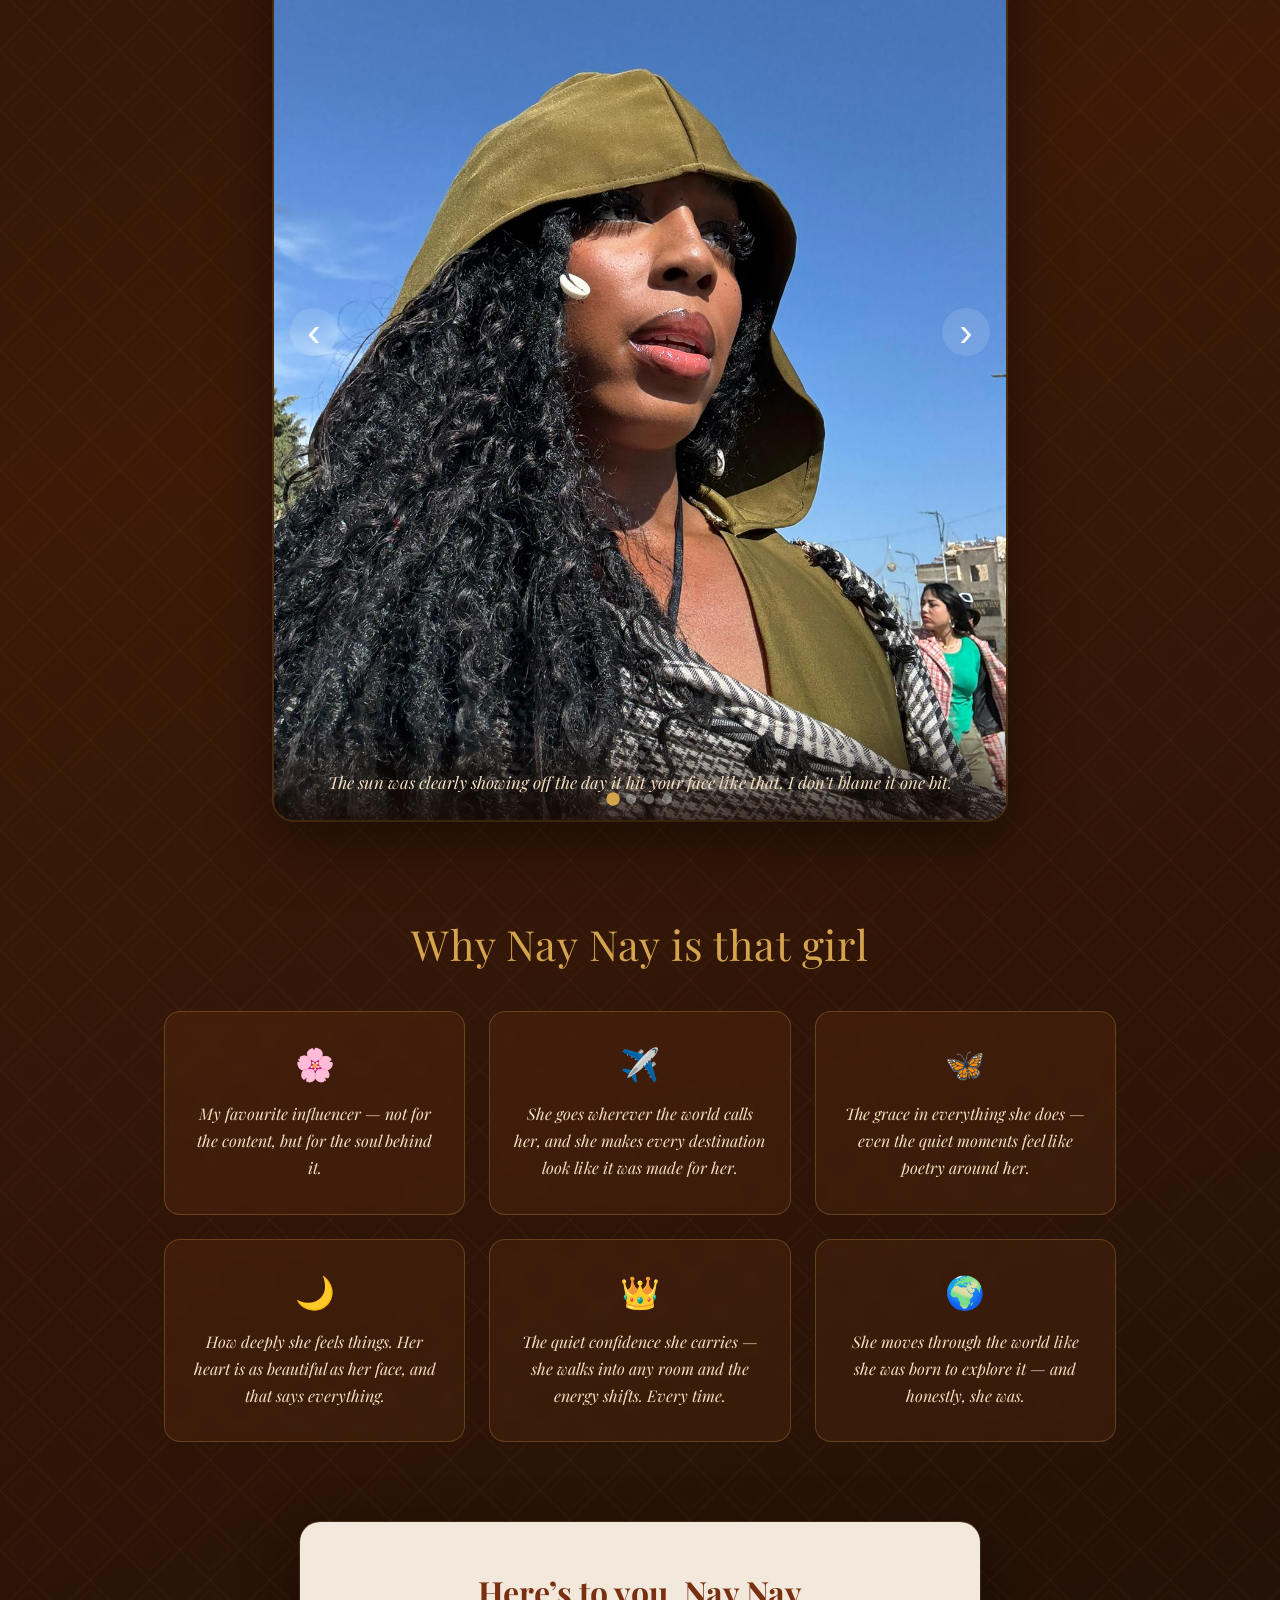
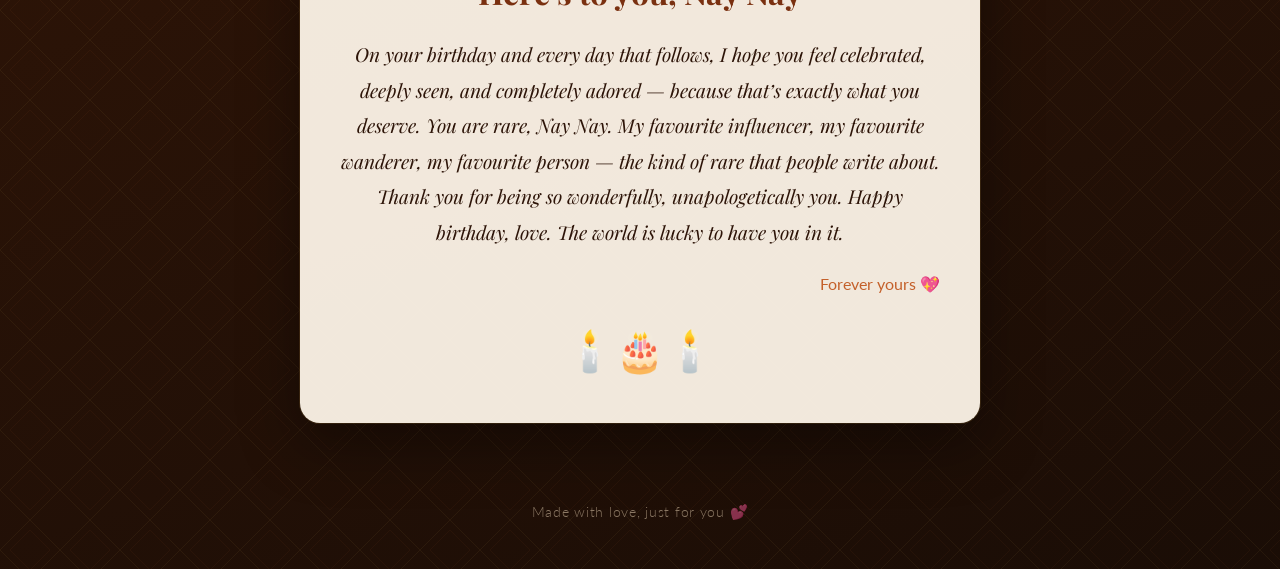
==== commit 765d59b3: "Earthy palette, geometric pattern, wanderer hero copy, rename notes section" ====
--- a/index.html
+++ b/index.html
@@ -19,146 +19,89 @@
 
   <main>
 
-    <!-- ── HERO ── -->
     <section class="hero">
-      <p class="pre-title">A little something for my favourite person…</p>
+      <p class="pre-title">A little something for my favourite wanderer…</p>
       <h1>Happy Birthday,<br /><span class="name">Nay Nay</span> 🌹</h1>
-      <p class="subtitle">My favourite influencer, my favourite face, my favourite everything. Today is all yours.</p>
+      <p class="subtitle">My favourite influencer. The girl who goes everywhere, does everything, and looks absolutely incredible doing it. Today is all yours.</p>
       <div class="scroll-hint">↓</div>
     </section>
 
-    <!-- ── OPENING NOTE ── -->
     <section class="opening-note card">
       <p class="note-text">
         Before the photos, before everything — just know that you are one of the
         most extraordinary people I have ever had the privilege of knowing. My favourite
         influencer not because of what you post, but because of who you are. The way
-        you move through the world, the way you carry yourself with such quiet power
-        and beauty, genuinely takes my breath away. Today is yours, Nay Nay. Every
-        single bit of it. Happy birthday, love.
+        you move through the world — fearlessly, beautifully, with so much grace —
+        genuinely takes my breath away. Today is yours, Nay Nay. Every single bit of it.
+        Happy birthday, love.
       </p>
       <p class="note-signature">— with all my heart 💕</p>
     </section>
 
-    <!-- ── SLIDESHOW ── -->
     <section class="slideshow-section">
       <h2 class="section-title">Nay Nay, in all her glory</h2>
-
       <div class="slideshow" id="slideshow">
-
         <div class="slide active">
           <img src="naomi-1.jpg" alt="Nay Nay" />
-          <div class="slide-caption">
-            The sun was clearly showing off the day it hit your face like that.
-            I don't blame it one bit.
-          </div>
+          <div class="slide-caption">The sun was clearly showing off the day it hit your face like that. I don’t blame it one bit.</div>
         </div>
-
         <div class="slide">
           <img src="naomi-2.jpg" alt="Nay Nay" />
-          <div class="slide-caption">
-            That effortless grace. My favourite influencer wasn't even trying
-            and she stopped everything.
-          </div>
+          <div class="slide-caption">That effortless grace. My favourite influencer wasn’t even trying and she stopped everything.</div>
         </div>
-
         <div class="slide">
           <img src="naomi-3.jpg" alt="Nay Nay" />
-          <div class="slide-caption">
-            Sky above, the whole world ahead — and Nay Nay looking like she
-            owns every inch of it. Because she does.
-          </div>
+          <div class="slide-caption">Sky above, the whole world ahead — and Nay Nay looking like she owns every inch of it. Because she does.</div>
         </div>
-
         <div class="slide">
           <img src="naomi-4.jpg" alt="Nay Nay" />
-          <div class="slide-caption">
-            Ancient wonders all around, and somehow she's still the most
-            captivating thing in sight. Always.
-          </div>
+          <div class="slide-caption">Ancient wonders all around, and somehow she’s still the most captivating thing in sight. Always.</div>
         </div>
-
         <button class="slide-btn prev" onclick="changeSlide(-1)" aria-label="Previous">&#8249;</button>
         <button class="slide-btn next" onclick="changeSlide(1)" aria-label="Next">&#8250;</button>
-
         <div class="slide-dots">
           <span class="dot active" onclick="goToSlide(0)"></span>
           <span class="dot" onclick="goToSlide(1)"></span>
           <span class="dot" onclick="goToSlide(2)"></span>
           <span class="dot" onclick="goToSlide(3)"></span>
         </div>
-
       </div>
     </section>
 
-    <!-- ── LOVE NOTES ── -->
     <section class="notes-section">
-      <h2 class="section-title">Things I adore about Nay Nay</h2>
-
+      <h2 class="section-title">Why Nay Nay is that girl</h2>
       <div class="notes-grid">
-
-        <div class="note-card">
-          <div class="note-icon">🌸</div>
-          <p>My favourite influencer — not for the content, but for the soul behind it.</p>
-        </div>
-
-        <div class="note-card">
-          <div class="note-icon">✈️</div>
-          <p>Your fearlessness. You go wherever the world calls you, and you make it look magnificent.</p>
-        </div>
-
-        <div class="note-card">
-          <div class="note-icon">🦋</div>
-          <p>The grace in everything you do — even the quiet moments feel like poetry around you.</p>
-        </div>
-
-        <div class="note-card">
-          <div class="note-icon">🌙</div>
-          <p>How deeply you feel things. Your heart is as beautiful as your face, and that says everything.</p>
-        </div>
-
-        <div class="note-card">
-          <div class="note-icon">👑</div>
-          <p>The quiet confidence you carry — you walk into any room and the energy shifts. Every time.</p>
-        </div>
-
-        <div class="note-card">
-          <div class="note-icon">🌹</div>
-          <p>Simply that you exist, as fully and brilliantly as you do. That alone is a gift to everyone lucky enough to know you.</p>
-        </div>
-
+        <div class="note-card"><div class="note-icon">🌸</div><p>My favourite influencer — not for the content, but for the soul behind it.</p></div>
+        <div class="note-card"><div class="note-icon">✈️</div><p>She goes wherever the world calls her, and she makes every destination look like it was made for her.</p></div>
+        <div class="note-card"><div class="note-icon">🦋</div><p>The grace in everything she does — even the quiet moments feel like poetry around her.</p></div>
+        <div class="note-card"><div class="note-icon">🌙</div><p>How deeply she feels things. Her heart is as beautiful as her face, and that says everything.</p></div>
+        <div class="note-card"><div class="note-icon">👑</div><p>The quiet confidence she carries — she walks into any room and the energy shifts. Every time.</p></div>
+        <div class="note-card"><div class="note-icon">🌍</div><p>She moves through the world like she was born to explore it — and honestly, she was.</p></div>
       </div>
     </section>
 
-    <!-- ── CLOSING MESSAGE ── -->
     <section class="closing card">
-      <h2>Here's to you, Nay Nay</h2>
+      <h2>Here’s to you, Nay Nay</h2>
       <p class="note-text">
         On your birthday and every day that follows, I hope you feel celebrated,
-        deeply seen, and completely adored — because that's exactly what you
+        deeply seen, and completely adored — because that’s exactly what you
         deserve. You are rare, Nay Nay. My favourite influencer, my favourite
-        person, the kind of rare that people write about.
+        wanderer, my favourite person — the kind of rare that people write about.
         Thank you for being so wonderfully, unapologetically you.
         Happy birthday, love. The world is lucky to have you in it.
       </p>
       <p class="note-signature">Forever yours 💖</p>
-
-      <div class="candle-row" aria-label="Birthday candles">
-        🕯️🎂🕯️
-      </div>
+      <div class="candle-row" aria-label="Birthday candles">🕯️🎂🕯️</div>
     </section>
 
   </main>
 
-  <footer>
-    <p>Made with love, just for you 💕</p>
-  </footer>
+  <footer><p>Made with love, just for you 💕</p></footer>
 
   <script>
     let current = 0;
     const slides = document.querySelectorAll('.slide');
     const dots   = document.querySelectorAll('.dot');
-
     function showSlide(n) {
       slides[current].classList.remove('active');
       dots[current].classList.remove('active');
@@ -166,10 +109,8 @@
       slides[current].classList.add('active');
       dots[current].classList.add('active');
     }
-
     function changeSlide(dir) { showSlide(current + dir); }
     function goToSlide(n)     { showSlide(n); }
-
     setInterval(() => changeSlide(1), 4000);
   </script>
 
--- a/birthday.css
+++ b/birthday.css
@@ -1,15 +1,15 @@
-/* ── Reset & Base ── */
+/* Reset & Base */
 *, *::before, *::after { box-sizing: border-box; margin: 0; padding: 0; }
 
 :root {
-  --rose:        #c0395a;
-  --deep-rose:   #8b1a35;
-  --blush:       #f9d0d9;
+  --terra:       #c4602a;
+  --deep-terra:  #7a3010;
+  --sand:        #f5e0c0;
   --gold:        #d4a44c;
-  --cream:       #fff8f0;
-  --dark:        #1a0a10;
-  --text:        #3b1520;
-  --card-bg:     rgba(255, 255, 255, 0.92);
+  --cream:       #fdf5e8;
+  --dark:        #1a0d06;
+  --text:        #2d1408;
+  --card-bg:     rgba(253, 245, 232, 0.95);
 }
 
 html { scroll-behavior: smooth; }
@@ -17,29 +17,17 @@
 body {
   font-family: 'Lato', sans-serif;
   font-weight: 300;
-  background: linear-gradient(160deg, #1a0a10 0%, #3d0c22 50%, #1a0a10 100%);
+  background-color: #1a0d06;
+  background-image:
+    url("data:image/svg+xml,%3Csvg width='60' height='60' viewBox='0 0 60 60' xmlns='http://www.w3.org/2000/svg'%3E%3Cg fill='none' fill-rule='evenodd'%3E%3Cpath d='M30 0 L60 30 L30 60 L0 30Z' stroke='rgba(212,164,76,0.07)' stroke-width='1'/%3E%3Cpath d='M30 10 L50 30 L30 50 L10 30Z' stroke='rgba(196,96,42,0.06)' stroke-width='1'/%3E%3C/g%3E%3C/svg%3E"),
+    linear-gradient(160deg, #1a0d06 0%, #3d1a08 50%, #1a0d06 100%);
   min-height: 100vh;
   color: var(--cream);
   overflow-x: hidden;
 }
 
-/* ── Floating Hearts Background ── */
-.hearts-bg {
-  position: fixed;
-  inset: 0;
-  pointer-events: none;
-  z-index: 0;
-  overflow: hidden;
-}
-
-.hearts-bg span {
-  position: absolute;
-  bottom: -60px;
-  font-size: 1.4rem;
-  color: rgba(192, 57, 90, 0.25);
-  animation: floatUp linear infinite;
-}
-
+.hearts-bg { position: fixed; inset: 0; pointer-events: none; z-index: 0; overflow: hidden; }
+.hearts-bg span { position: absolute; bottom: -60px; font-size: 1.4rem; color: rgba(196,96,42,0.22); animation: floatUp linear infinite; }
 .hearts-bg span:nth-child(1)  { left:  5%; animation-duration: 9s;  animation-delay: 0s;   font-size: 1rem; }
 .hearts-bg span:nth-child(2)  { left: 12%; animation-duration: 13s; animation-delay: 2s;   font-size: 1.8rem; }
 .hearts-bg span:nth-child(3)  { left: 22%; animation-duration: 10s; animation-delay: 5s; }
@@ -57,297 +45,60 @@
 .hearts-bg span:nth-child(15) { left: 70%; animation-duration: 14s; animation-delay: 3.5s; font-size: 1.4rem; }
 
 @keyframes floatUp {
-  0%   { transform: translateY(0)   rotate(0deg);   opacity: 0; }
+  0%   { transform: translateY(0) rotate(0deg); opacity: 0; }
   10%  { opacity: 1; }
   90%  { opacity: 0.6; }
   100% { transform: translateY(-110vh) rotate(360deg); opacity: 0; }
 }
 
-/* ── Main Layout ── */
 main { position: relative; z-index: 1; }
 
-/* ── HERO ── */
-.hero {
-  min-height: 100vh;
-  display: flex;
-  flex-direction: column;
-  align-items: center;
-  justify-content: center;
-  text-align: center;
-  padding: 2rem 1.5rem;
-  animation: fadeIn 1.6s ease both;
-}
+.hero { min-height: 100vh; display: flex; flex-direction: column; align-items: center; justify-content: center; text-align: center; padding: 2rem 1.5rem; animation: fadeIn 1.6s ease both; }
+.pre-title { font-size: 1rem; letter-spacing: 0.25em; text-transform: uppercase; color: var(--gold); margin-bottom: 1.5rem; opacity: 0.85; }
+.hero h1 { font-family: 'Playfair Display', serif; font-size: clamp(2.8rem, 8vw, 6rem); font-weight: 400; line-height: 1.15; color: var(--cream); text-shadow: 0 2px 30px rgba(212,164,76,0.45); margin-bottom: 1.5rem; }
+.hero h1 .name { color: var(--gold); font-style: italic; }
+.subtitle { font-size: clamp(1rem, 2.5vw, 1.3rem); color: var(--sand); max-width: 520px; line-height: 1.7; margin-bottom: 3rem; }
+.scroll-hint { font-size: 1.6rem; color: var(--gold); animation: bounce 2s ease infinite; opacity: 0.7; }
+@keyframes bounce { 0%, 100% { transform: translateY(0); } 50% { transform: translateY(10px); } }
 
-.pre-title {
-  font-size: 1rem;
-  letter-spacing: 0.25em;
-  text-transform: uppercase;
-  color: var(--gold);
-  margin-bottom: 1.5rem;
-  opacity: 0.85;
-}
+.card { background: var(--card-bg); color: var(--text); border-radius: 20px; padding: 3rem 2.5rem; max-width: 680px; margin: 0 auto 4rem; box-shadow: 0 20px 60px rgba(0,0,0,0.4), 0 0 0 1px rgba(212,164,76,0.2); animation: slideUp 0.8s ease both; }
+.opening-note { margin-top: 0; }
+.note-text { font-family: 'Playfair Display', serif; font-style: italic; font-size: 1.2rem; line-height: 1.85; color: var(--text); margin-bottom: 1.5rem; }
+.note-signature { font-size: 1rem; color: var(--terra); font-weight: 400; text-align: right; }
 
-.hero h1 {
-  font-family: 'Playfair Display', serif;
-  font-size: clamp(2.8rem, 8vw, 6rem);
-  font-weight: 400;
-  line-height: 1.15;
-  color: var(--cream);
-  text-shadow: 0 2px 30px rgba(212, 164, 76, 0.4);
-  margin-bottom: 1.5rem;
-}
+.section-title { font-family: 'Playfair Display', serif; font-weight: 400; font-size: clamp(1.8rem, 4vw, 2.6rem); color: var(--gold); text-align: center; margin-bottom: 2.5rem; letter-spacing: 0.02em; }
 
-.hero h1 .name {
-  color: var(--gold);
-  font-style: italic;
-}
+.slideshow-section { padding: 2rem 1.5rem 4rem; max-width: 780px; margin: 0 auto; }
+.slideshow { position: relative; border-radius: 20px; overflow: hidden; box-shadow: 0 20px 60px rgba(0,0,0,0.5), 0 0 0 2px rgba(212,164,76,0.25); background: #000; }
+.slide { display: none; position: relative; }
+.slide.active { display: block; }
+.slide img { width: 100%; aspect-ratio: 3/4; object-fit: cover; object-position: top; display: block; animation: fadeIn 0.6s ease; }
+.slide-caption { position: absolute; bottom: 0; left: 0; right: 0; padding: 3rem 2rem 1.5rem; background: linear-gradient(transparent, rgba(26,13,6,0.82)); font-family: 'Playfair Display', serif; font-style: italic; font-size: 1.05rem; color: var(--sand); line-height: 1.6; text-align: center; }
+.slide-btn { position: absolute; top: 50%; transform: translateY(-50%); background: rgba(255,255,255,0.12); border: none; color: #fff; font-size: 2.5rem; width: 48px; height: 48px; border-radius: 50%; cursor: pointer; backdrop-filter: blur(4px); transition: background 0.2s ease; z-index: 10; display: flex; align-items: center; justify-content: center; }
+.slide-btn:hover { background: rgba(196,96,42,0.65); }
+.slide-btn.prev { left: 1rem; }
+.slide-btn.next { right: 1rem; }
+.slide-dots { position: absolute; bottom: 1rem; left: 50%; transform: translateX(-50%); display: flex; gap: 0.5rem; z-index: 10; }
+.dot { width: 10px; height: 10px; border-radius: 50%; background: rgba(255,255,255,0.35); cursor: pointer; transition: background 0.3s ease, transform 0.3s ease; }
+.dot.active { background: var(--gold); transform: scale(1.35); }
 
-.subtitle {
-  font-size: clamp(1rem, 2.5vw, 1.3rem);
-  color: var(--blush);
-  max-width: 480px;
-  line-height: 1.7;
-  margin-bottom: 3rem;
-}
+.notes-section { padding: 2rem 1.5rem 5rem; max-width: 1000px; margin: 0 auto; }
+.notes-grid { display: grid; grid-template-columns: repeat(auto-fill, minmax(240px, 1fr)); gap: 1.5rem; }
+.note-card { background: rgba(196,96,42,0.1); border: 1px solid rgba(212,164,76,0.28); border-radius: 16px; padding: 2rem 1.5rem; text-align: center; backdrop-filter: blur(6px); transition: background 0.3s ease, border-color 0.3s ease, transform 0.3s ease; animation: slideUp 0.7s ease both; }
+.note-card:hover { background: rgba(196,96,42,0.2); border-color: rgba(212,164,76,0.65); transform: translateY(-5px); }
+.note-icon { font-size: 2rem; margin-bottom: 1rem; }
+.note-card p { font-family: 'Playfair Display', serif; font-style: italic; font-size: 1rem; line-height: 1.7; color: var(--sand); }
 
-.scroll-hint {
-  font-size: 1.6rem;
-  color: var(--gold);
-  animation: bounce 2s ease infinite;
-  opacity: 0.7;
-}
+.closing { text-align: center; margin-bottom: 3rem; }
+.closing h2 { font-family: 'Playfair Display', serif; font-size: 2rem; color: var(--deep-terra); margin-bottom: 1.5rem; }
+.candle-row { font-size: 2.5rem; margin-top: 2rem; animation: pulse 2s ease infinite; }
+@keyframes pulse { 0%, 100% { opacity: 1; } 50% { opacity: 0.65; } }
 
-@keyframes bounce {
-  0%, 100% { transform: translateY(0); }
-  50%       { transform: translateY(10px); }
-}
+footer { position: relative; z-index: 1; text-align: center; padding: 2rem 1rem 3rem; font-size: 0.9rem; color: rgba(245,224,192,0.5); letter-spacing: 0.05em; }
 
-/* ── Cards ── */
-.card {
-  background: var(--card-bg);
-  color: var(--text);
-  border-radius: 20px;
-  padding: 3rem 2.5rem;
-  max-width: 680px;
-  margin: 0 auto 4rem;
-  box-shadow: 0 20px 60px rgba(0,0,0,0.35), 0 0 0 1px rgba(212,164,76,0.15);
-  animation: slideUp 0.8s ease both;
-}
+@keyframes fadeIn { from { opacity: 0; } to { opacity: 1; } }
+@keyframes slideUp { from { opacity: 0; transform: translateY(40px); } to { opacity: 1; transform: translateY(0); } }
 
-.opening-note { margin-top: 0; }
-
-.note-text {
-  font-family: 'Playfair Display', serif;
-  font-style: italic;
-  font-size: 1.2rem;
-  line-height: 1.85;
-  color: var(--text);
-  margin-bottom: 1.5rem;
-}
-
-.note-signature {
-  font-size: 1rem;
-  color: var(--rose);
-  font-weight: 400;
-  text-align: right;
-}
-
-/* ── Section Titles ── */
-.section-title {
-  font-family: 'Playfair Display', serif;
-  font-weight: 400;
-  font-size: clamp(1.8rem, 4vw, 2.6rem);
-  color: var(--gold);
-  text-align: center;
-  margin-bottom: 2.5rem;
-  letter-spacing: 0.02em;
-}
-
-/* ── Slideshow ── */
-.slideshow-section {
-  padding: 2rem 1.5rem 4rem;
-  max-width: 780px;
-  margin: 0 auto;
-}
-
-.slideshow {
-  position: relative;
-  border-radius: 20px;
-  overflow: hidden;
-  box-shadow: 0 20px 60px rgba(0,0,0,0.5), 0 0 0 1px rgba(212,164,76,0.2);
-  background: #000;
-}
-
-.slide {
-  display: none;
-  position: relative;
-}
-
-.slide.active { display: block; }
-
-.slide img {
-  width: 100%;
-  aspect-ratio: 3 / 4;
-  object-fit: cover;
-  object-position: top;
-  display: block;
-  animation: fadeIn 0.6s ease;
-}
-
-.slide-caption {
-  position: absolute;
-  bottom: 0;
-  left: 0;
-  right: 0;
-  padding: 3rem 2rem 1.5rem;
-  background: linear-gradient(transparent, rgba(0,0,0,0.75));
-  font-family: 'Playfair Display', serif;
-  font-style: italic;
-  font-size: 1.05rem;
-  color: #fff;
-  line-height: 1.6;
-  text-align: center;
-}
-
-.slide-btn {
-  position: absolute;
-  top: 50%;
-  transform: translateY(-50%);
-  background: rgba(255,255,255,0.15);
-  border: none;
-  color: #fff;
-  font-size: 2.5rem;
-  line-height: 1;
-  width: 48px;
-  height: 48px;
-  border-radius: 50%;
-  cursor: pointer;
-  backdrop-filter: blur(4px);
-  transition: background 0.2s ease;
-  z-index: 10;
-  display: flex;
-  align-items: center;
-  justify-content: center;
-}
-
-.slide-btn:hover { background: rgba(192,57,90,0.6); }
-.slide-btn.prev  { left: 1rem; }
-.slide-btn.next  { right: 1rem; }
-
-.slide-dots {
-  position: absolute;
-  bottom: 1rem;
-  left: 50%;
-  transform: translateX(-50%);
-  display: flex;
-  gap: 0.5rem;
-  z-index: 10;
-}
-
-.dot {
-  width: 10px;
-  height: 10px;
-  border-radius: 50%;
-  background: rgba(255,255,255,0.4);
-  cursor: pointer;
-  transition: background 0.3s ease, transform 0.3s ease;
-}
-
-.dot.active {
-  background: var(--gold);
-  transform: scale(1.3);
-}
-
-/* ── Love Notes ── */
-.notes-section {
-  padding: 2rem 1.5rem 5rem;
-  max-width: 1000px;
-  margin: 0 auto;
-}
-
-.notes-grid {
-  display: grid;
-  grid-template-columns: repeat(auto-fill, minmax(240px, 1fr));
-  gap: 1.5rem;
-}
-
-.note-card {
-  background: rgba(255,255,255,0.08);
-  border: 1px solid rgba(212,164,76,0.25);
-  border-radius: 16px;
-  padding: 2rem 1.5rem;
-  text-align: center;
-  backdrop-filter: blur(6px);
-  transition: background 0.3s ease, border-color 0.3s ease, transform 0.3s ease;
-  animation: slideUp 0.7s ease both;
-}
-
-.note-card:hover {
-  background: rgba(255,255,255,0.14);
-  border-color: rgba(212,164,76,0.6);
-  transform: translateY(-5px);
-}
-
-.note-icon {
-  font-size: 2rem;
-  margin-bottom: 1rem;
-}
-
-.note-card p {
-  font-family: 'Playfair Display', serif;
-  font-style: italic;
-  font-size: 1rem;
-  line-height: 1.7;
-  color: var(--blush);
-}
-
-/* ── Closing ── */
-.closing {
-  text-align: center;
-  margin-bottom: 3rem;
-}
-
-.closing h2 {
-  font-family: 'Playfair Display', serif;
-  font-size: 2rem;
-  color: var(--deep-rose);
-  margin-bottom: 1.5rem;
-}
-
-.candle-row {
-  font-size: 2.5rem;
-  margin-top: 2rem;
-  animation: pulse 2s ease infinite;
-}
-
-@keyframes pulse {
-  0%, 100% { opacity: 1; }
-  50%       { opacity: 0.65; }
-}
-
-/* ── Footer ── */
-footer {
-  position: relative;
-  z-index: 1;
-  text-align: center;
-  padding: 2rem 1rem 3rem;
-  font-size: 0.9rem;
-  color: rgba(249,208,217,0.55);
-  letter-spacing: 0.05em;
-}
-
-/* ── Animations ── */
-@keyframes fadeIn {
-  from { opacity: 0; }
-  to   { opacity: 1; }
-}
-
-@keyframes slideUp {
-  from { opacity: 0; transform: translateY(40px); }
-  to   { opacity: 1; transform: translateY(0); }
-}
-
-/* ── Responsive ── */
 @media (max-width: 600px) {
   .card { padding: 2rem 1.25rem; }
   .notes-grid { grid-template-columns: 1fr; }
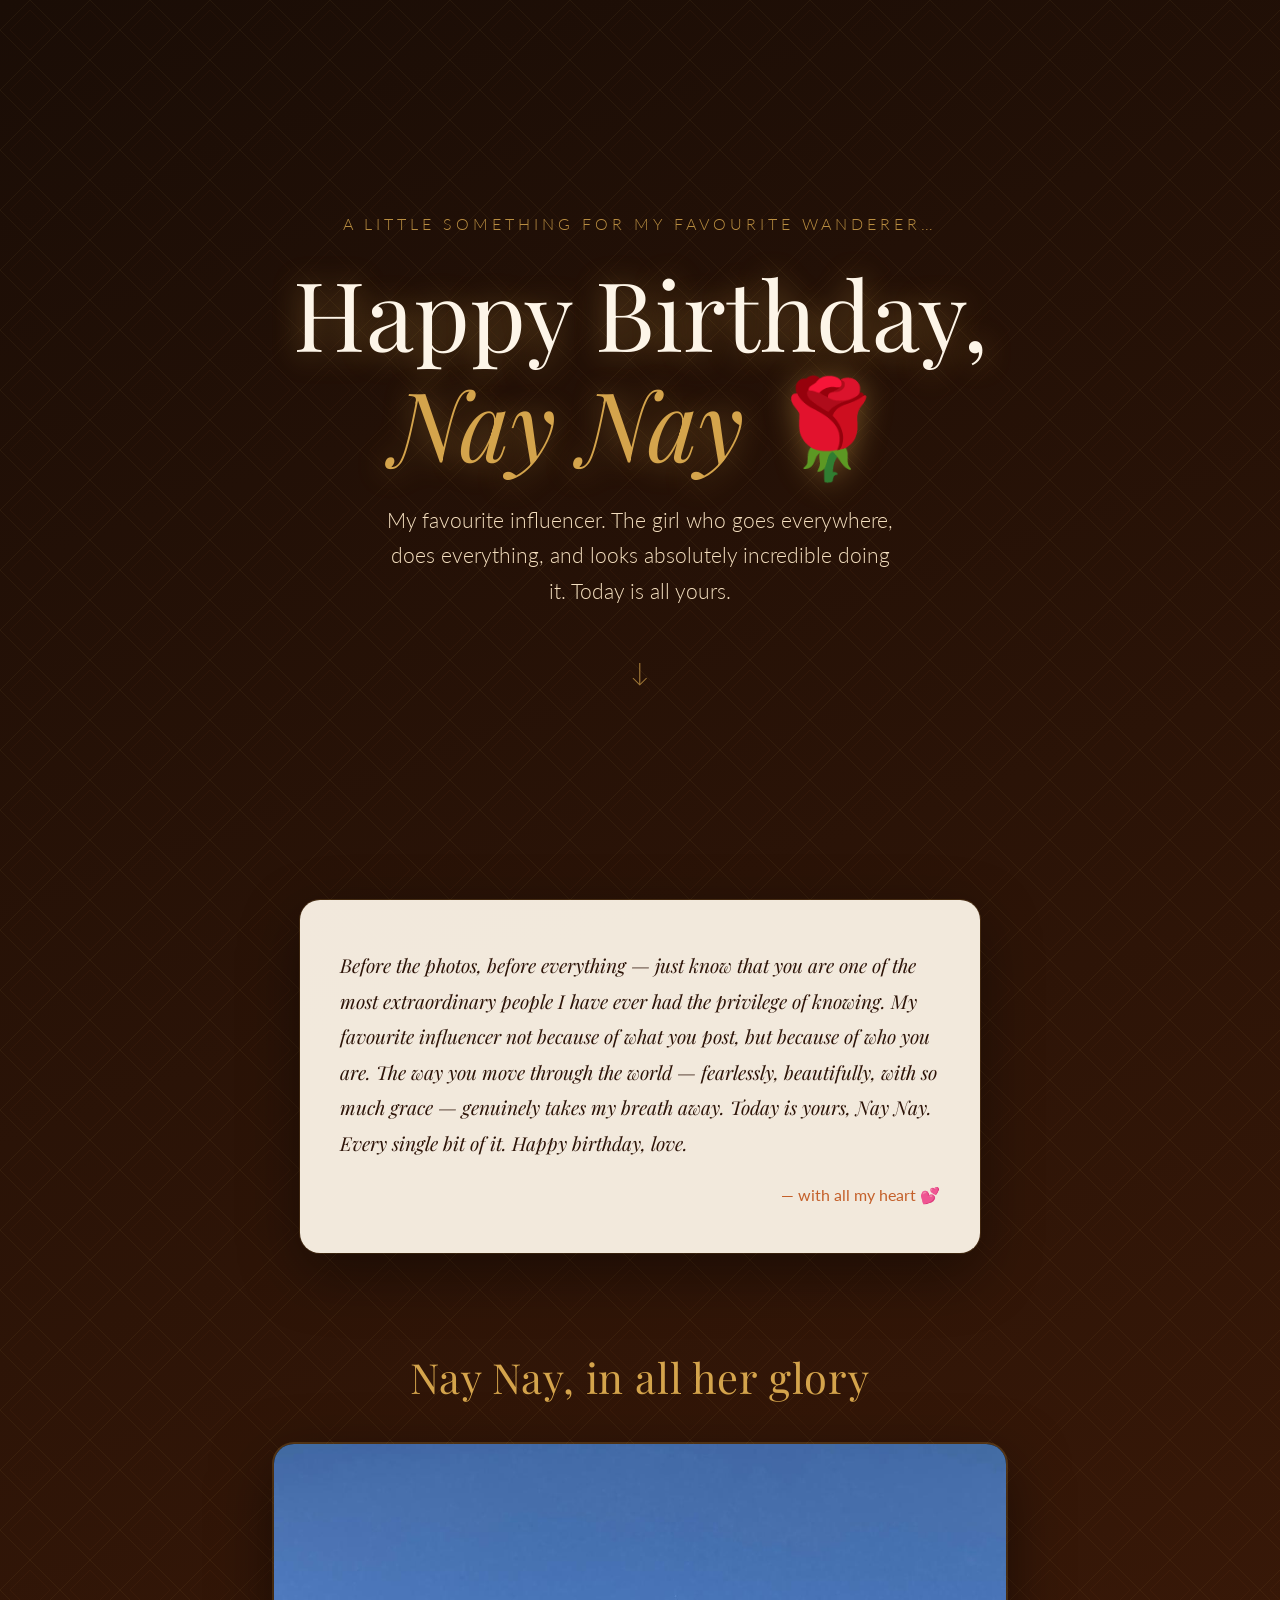
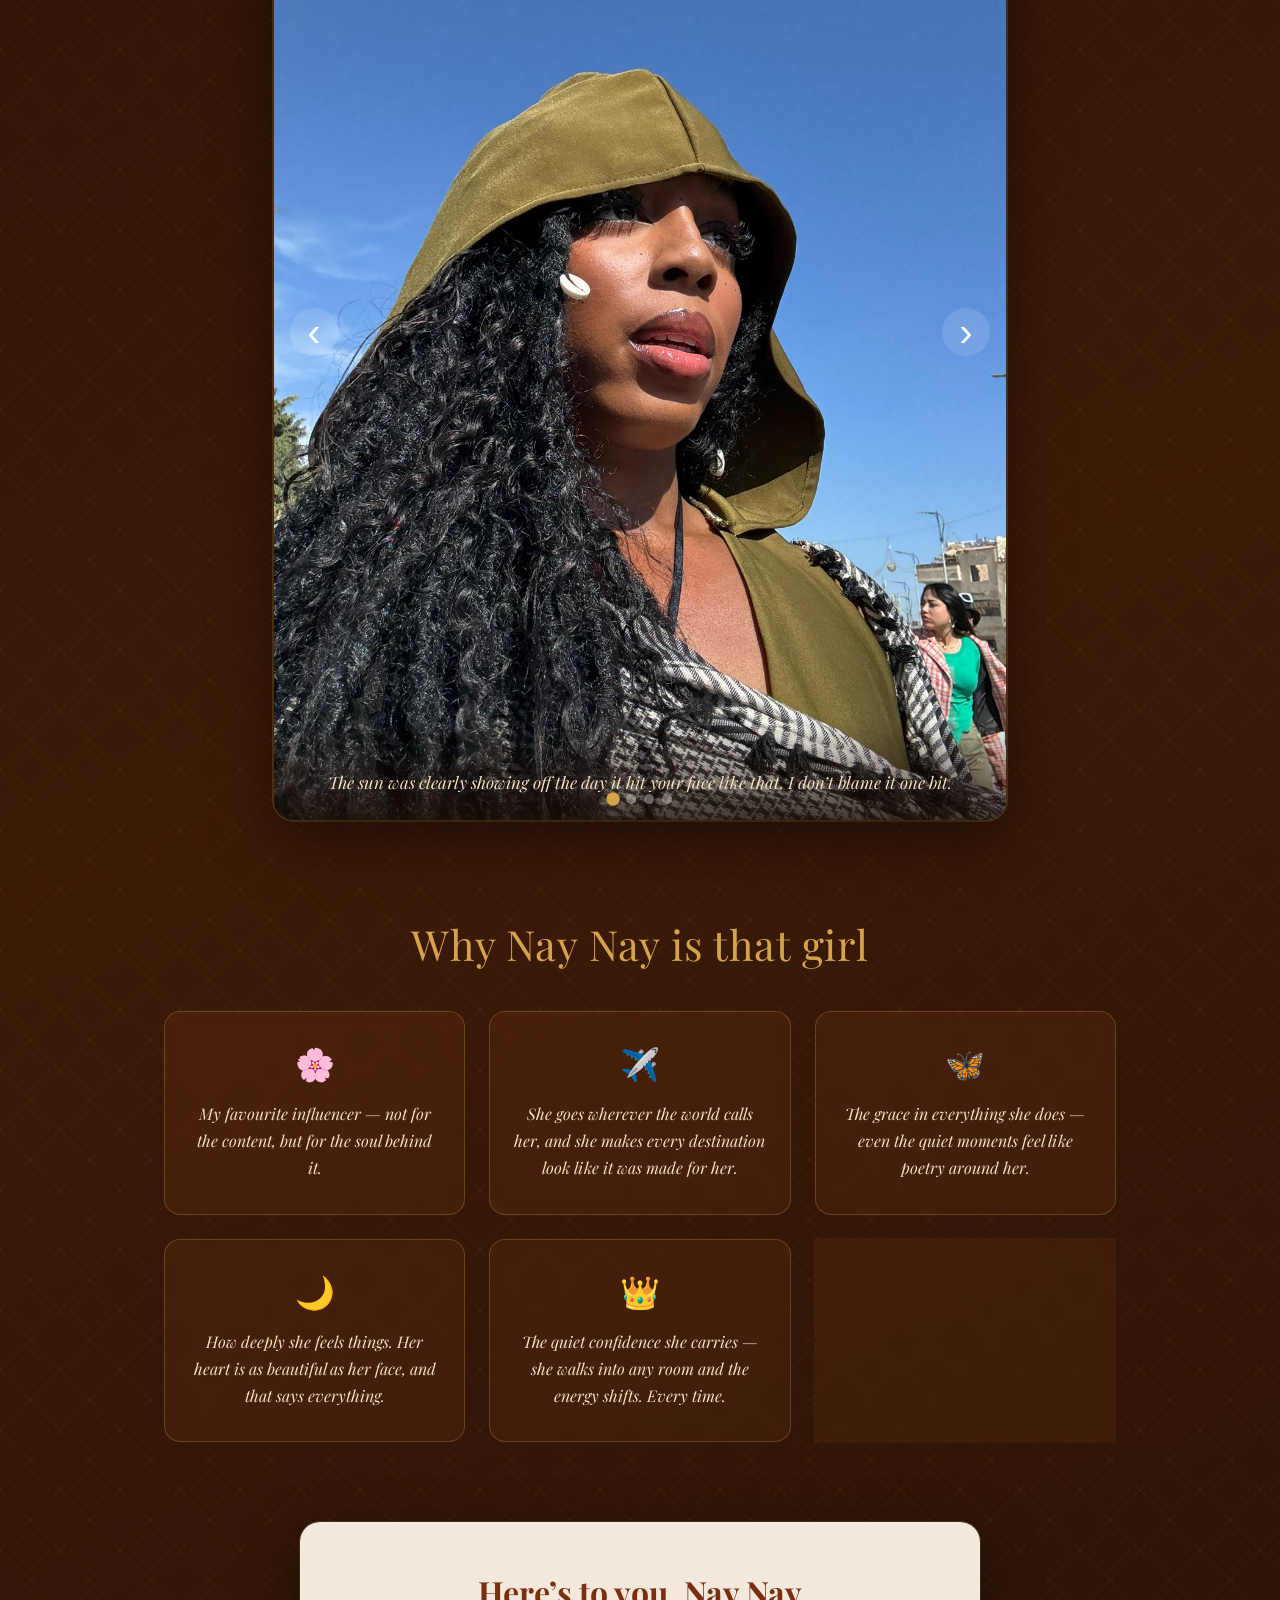
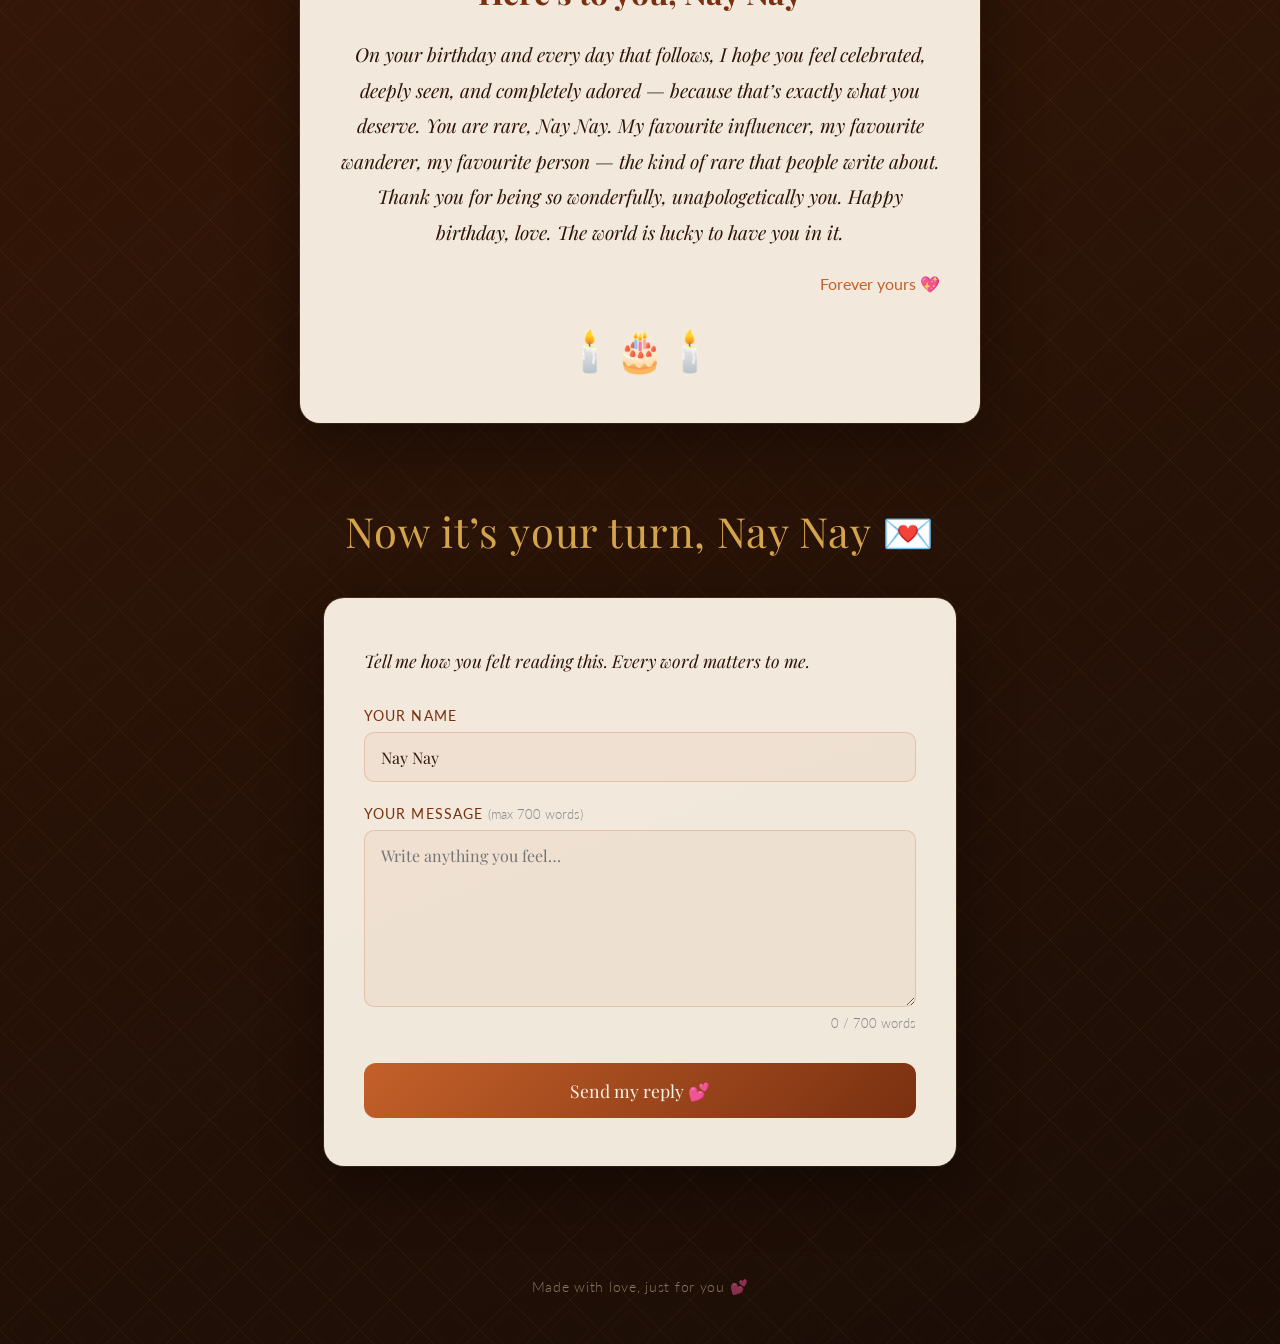
==== commit ddb647b1: "Add reply section with word counter and Formspree email integration" ====
--- a/index.html
+++ b/index.html
@@ -94,6 +94,28 @@
       <div class="candle-row" aria-label="Birthday candles">🕯️🎂🕯️</div>
     </section>
 
+    <section class="reply-section">
+      <h2 class="section-title">Now it’s your turn, Nay Nay 💌</h2>
+      <div class="reply-card">
+        <p class="reply-intro">Tell me how you felt reading this. Every word matters to me.</p>
+        <form id="reply-form" action="https://formspree.io/f/YOUR_FORMSPREE_ID" method="POST">
+          <input type="hidden" name="_subject" value="💌 Nay Nay’s Birthday Reply" />
+          <div class="field-group">
+            <label for="reply-name">Your name</label>
+            <input type="text" id="reply-name" name="name" value="Nay Nay" />
+          </div>
+          <div class="field-group">
+            <label for="reply-message">Your message <span class="word-limit">(max 700 words)</span></label>
+            <textarea id="reply-message" name="message" rows="7" placeholder="Write anything you feel…" required></textarea>
+            <div class="word-counter"><span id="word-count">0</span> / 700 words</div>
+          </div>
+          <button type="submit" class="reply-btn" id="reply-submit">Send my reply 💕</button>
+          <p class="form-success" id="form-success" hidden>✨ Message sent! He’ll love reading this.</p>
+          <p class="form-error" id="form-error" hidden>Something went wrong — please try again.</p>
+        </form>
+      </div>
+    </section>
+
   </main>
 
   <footer><p>Made with love, just for you 💕</p></footer>
@@ -112,6 +134,41 @@
     function changeSlide(dir) { showSlide(current + dir); }
     function goToSlide(n)     { showSlide(n); }
     setInterval(() => changeSlide(1), 4000);
+
+    const textarea  = document.getElementById('reply-message');
+    const counter   = document.getElementById('word-count');
+    const submitBtn = document.getElementById('reply-submit');
+    const MAX_WORDS = 700;
+    function countWords(t) { return t.trim() === '' ? 0 : t.trim().split(/\s+/).length; }
+    textarea.addEventListener('input', () => {
+      const w = countWords(textarea.value);
+      counter.textContent = w;
+      const over = w > MAX_WORDS;
+      counter.closest('.word-counter').classList.toggle('over', over);
+      submitBtn.disabled = over;
+    });
+    document.getElementById('reply-form').addEventListener('submit', async (e) => {
+      e.preventDefault();
+      if (countWords(textarea.value) > MAX_WORDS) return;
+      submitBtn.textContent = 'Sending…';
+      submitBtn.disabled = true;
+      const res = await fetch(e.target.action, {
+        method: 'POST',
+        body: new FormData(e.target),
+        headers: { 'Accept': 'application/json' }
+      });
+      if (res.ok) {
+        e.target.reset();
+        counter.textContent = '0';
+        document.getElementById('form-success').hidden = false;
+        document.getElementById('form-error').hidden = true;
+        submitBtn.textContent = 'Sent 💕';
+      } else {
+        document.getElementById('form-error').hidden = false;
+        submitBtn.textContent = 'Send my reply 💕';
+        submitBtn.disabled = false;
+      }
+    });
   </script>
 
 </body>
--- a/birthday.css
+++ b/birthday.css
@@ -94,13 +94,29 @@
 .candle-row { font-size: 2.5rem; margin-top: 2rem; animation: pulse 2s ease infinite; }
 @keyframes pulse { 0%, 100% { opacity: 1; } 50% { opacity: 0.65; } }
 
+/* Reply Section */
+.reply-section { padding: 2rem 1.5rem 5rem; max-width: 680px; margin: 0 auto; }
+.reply-card { background: var(--card-bg); color: var(--text); border-radius: 20px; padding: 3rem 2.5rem; box-shadow: 0 20px 60px rgba(0,0,0,0.4), 0 0 0 1px rgba(212,164,76,0.2); animation: slideUp 0.8s ease both; }
+.reply-intro { font-family: 'Playfair Display', serif; font-style: italic; font-size: 1.1rem; color: var(--text); margin-bottom: 2rem; line-height: 1.7; }
+.field-group { display: flex; flex-direction: column; gap: 0.5rem; margin-bottom: 1.5rem; }
+.field-group label { font-size: 0.85rem; font-weight: 400; letter-spacing: 0.08em; text-transform: uppercase; color: var(--deep-terra); }
+.word-limit { font-weight: 300; text-transform: none; letter-spacing: 0; color: #888; font-size: 0.8rem; }
+.field-group input, .field-group textarea { font-family: 'Playfair Display', serif; font-size: 1rem; color: var(--text); background: rgba(196,96,42,0.06); border: 1px solid rgba(196,96,42,0.25); border-radius: 10px; padding: 0.85rem 1rem; resize: vertical; outline: none; transition: border-color 0.2s ease, box-shadow 0.2s ease; }
+.field-group input:focus, .field-group textarea:focus { border-color: var(--gold); box-shadow: 0 0 0 3px rgba(212,164,76,0.15); }
+.word-counter { font-size: 0.82rem; color: #888; text-align: right; }
+.word-counter.over { color: #c0392b; font-weight: 600; }
+.reply-btn { width: 100%; padding: 1rem; background: linear-gradient(135deg, var(--terra), var(--deep-terra)); color: var(--cream); border: none; border-radius: 12px; font-family: 'Playfair Display', serif; font-size: 1.1rem; cursor: pointer; transition: opacity 0.2s ease, transform 0.2s ease; margin-top: 0.5rem; }
+.reply-btn:hover:not(:disabled) { opacity: 0.88; transform: translateY(-2px); }
+.reply-btn:disabled { opacity: 0.5; cursor: not-allowed; }
+.form-success { margin-top: 1rem; text-align: center; font-family: 'Playfair Display', serif; font-style: italic; color: var(--deep-terra); font-size: 1rem; }
+.form-error { margin-top: 1rem; text-align: center; font-size: 0.9rem; color: #c0392b; }
+
 footer { position: relative; z-index: 1; text-align: center; padding: 2rem 1rem 3rem; font-size: 0.9rem; color: rgba(245,224,192,0.5); letter-spacing: 0.05em; }
-
 @keyframes fadeIn { from { opacity: 0; } to { opacity: 1; } }
 @keyframes slideUp { from { opacity: 0; transform: translateY(40px); } to { opacity: 1; transform: translateY(0); } }
 
 @media (max-width: 600px) {
-  .card { padding: 2rem 1.25rem; }
+  .card, .reply-card { padding: 2rem 1.25rem; }
   .notes-grid { grid-template-columns: 1fr; }
   .slide-caption { font-size: 0.9rem; padding: 2rem 1rem 1rem; }
 }
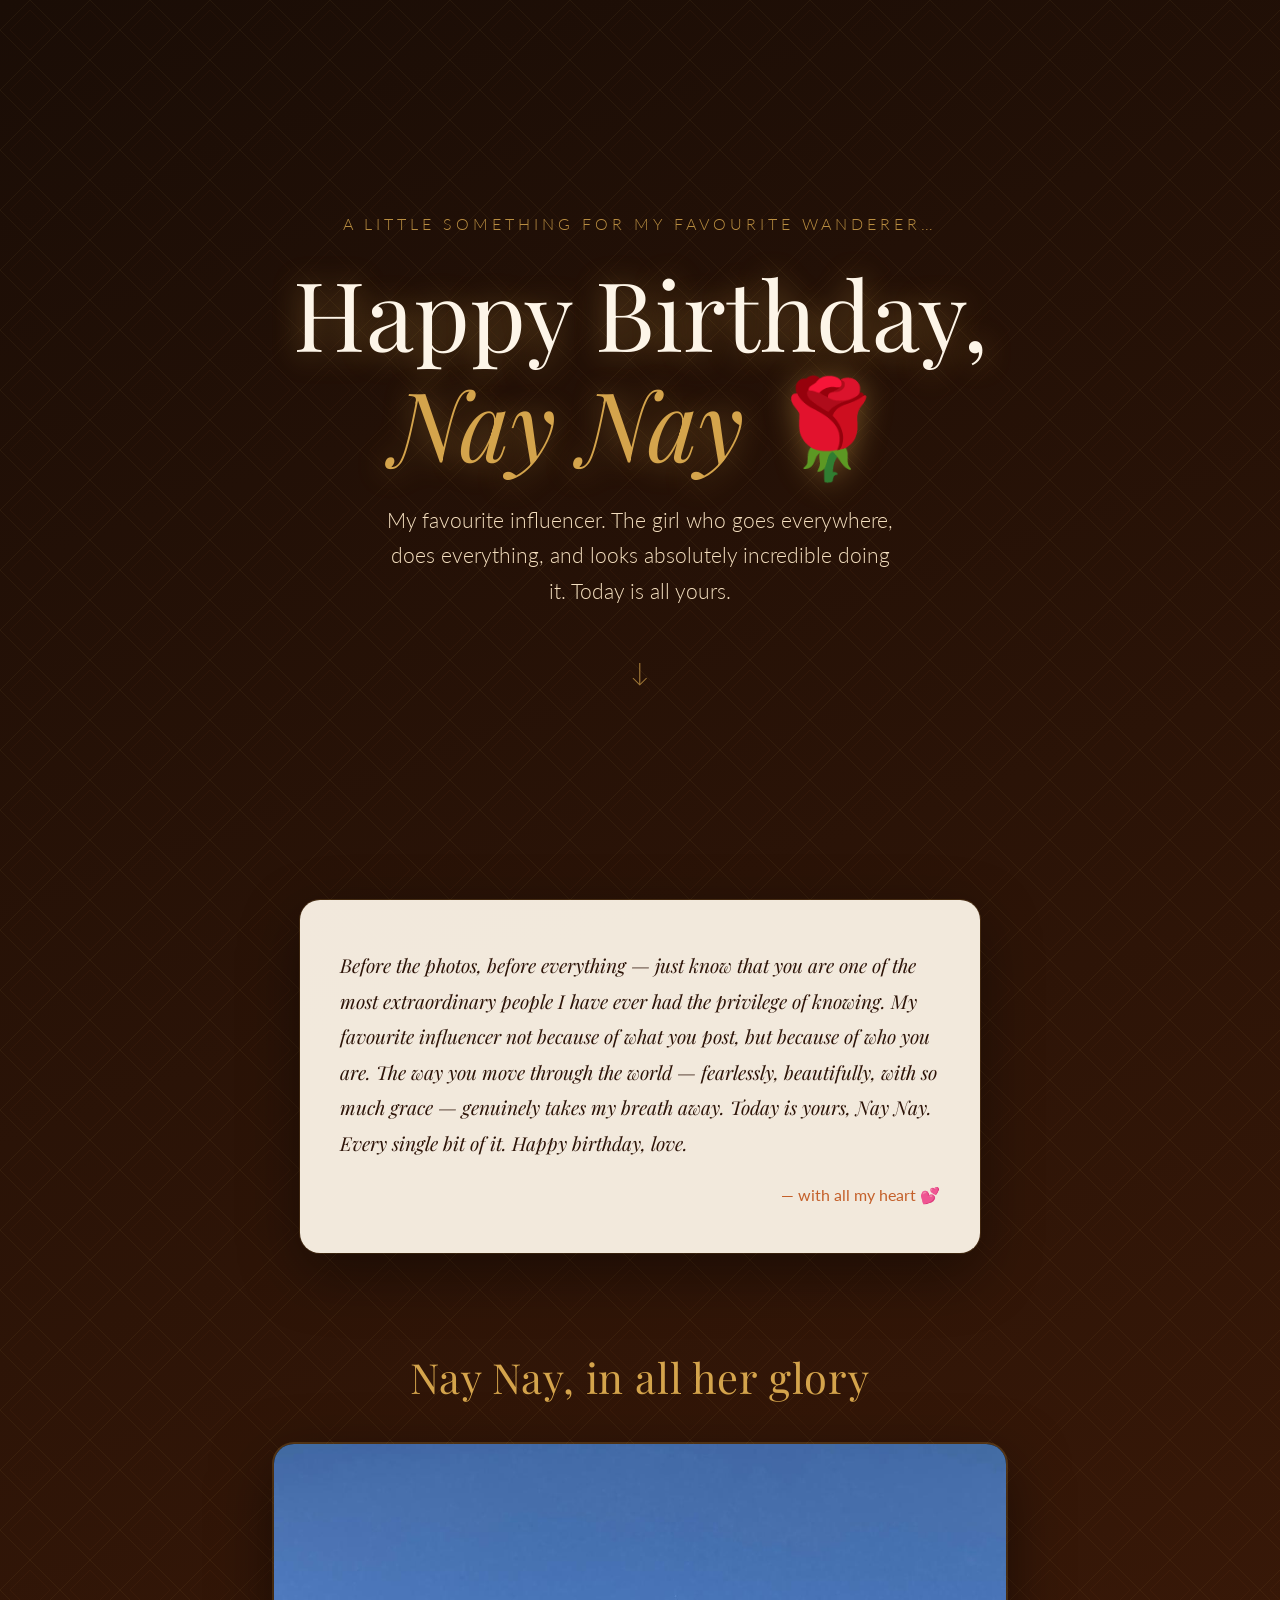
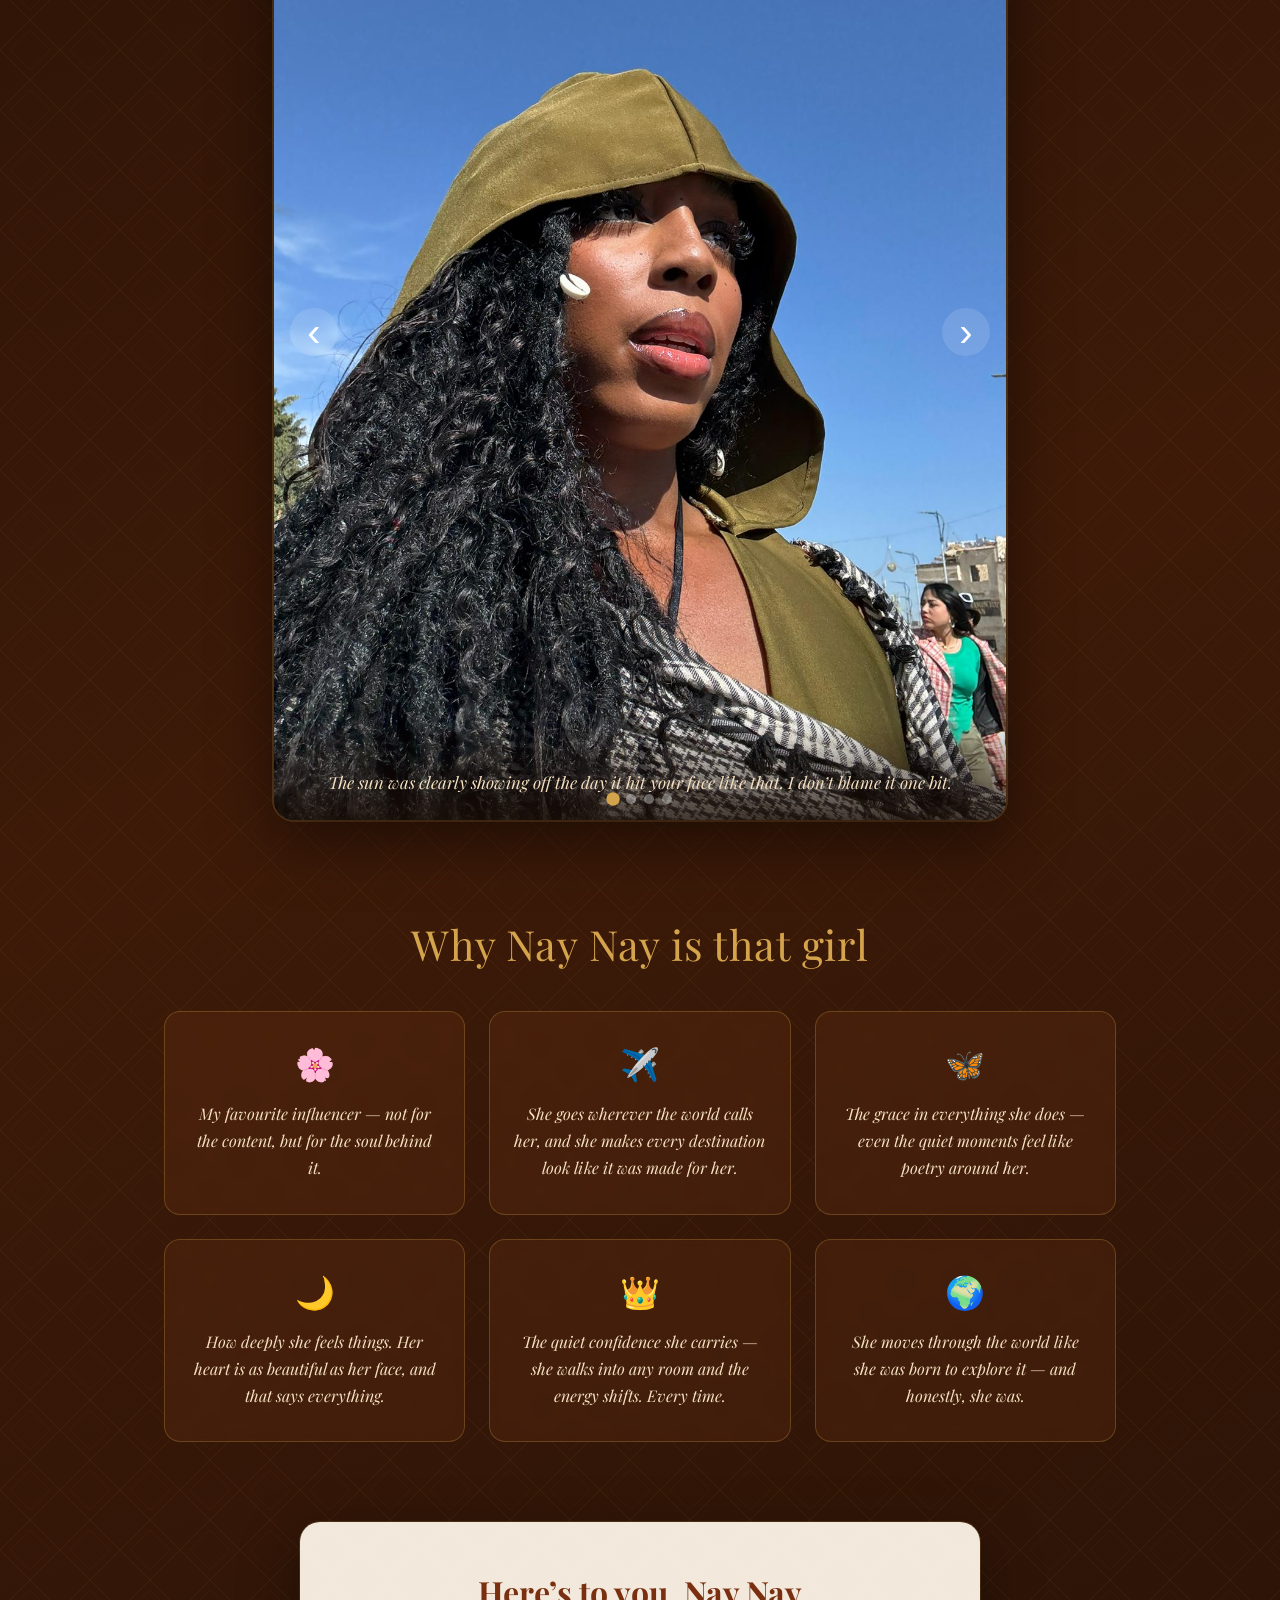
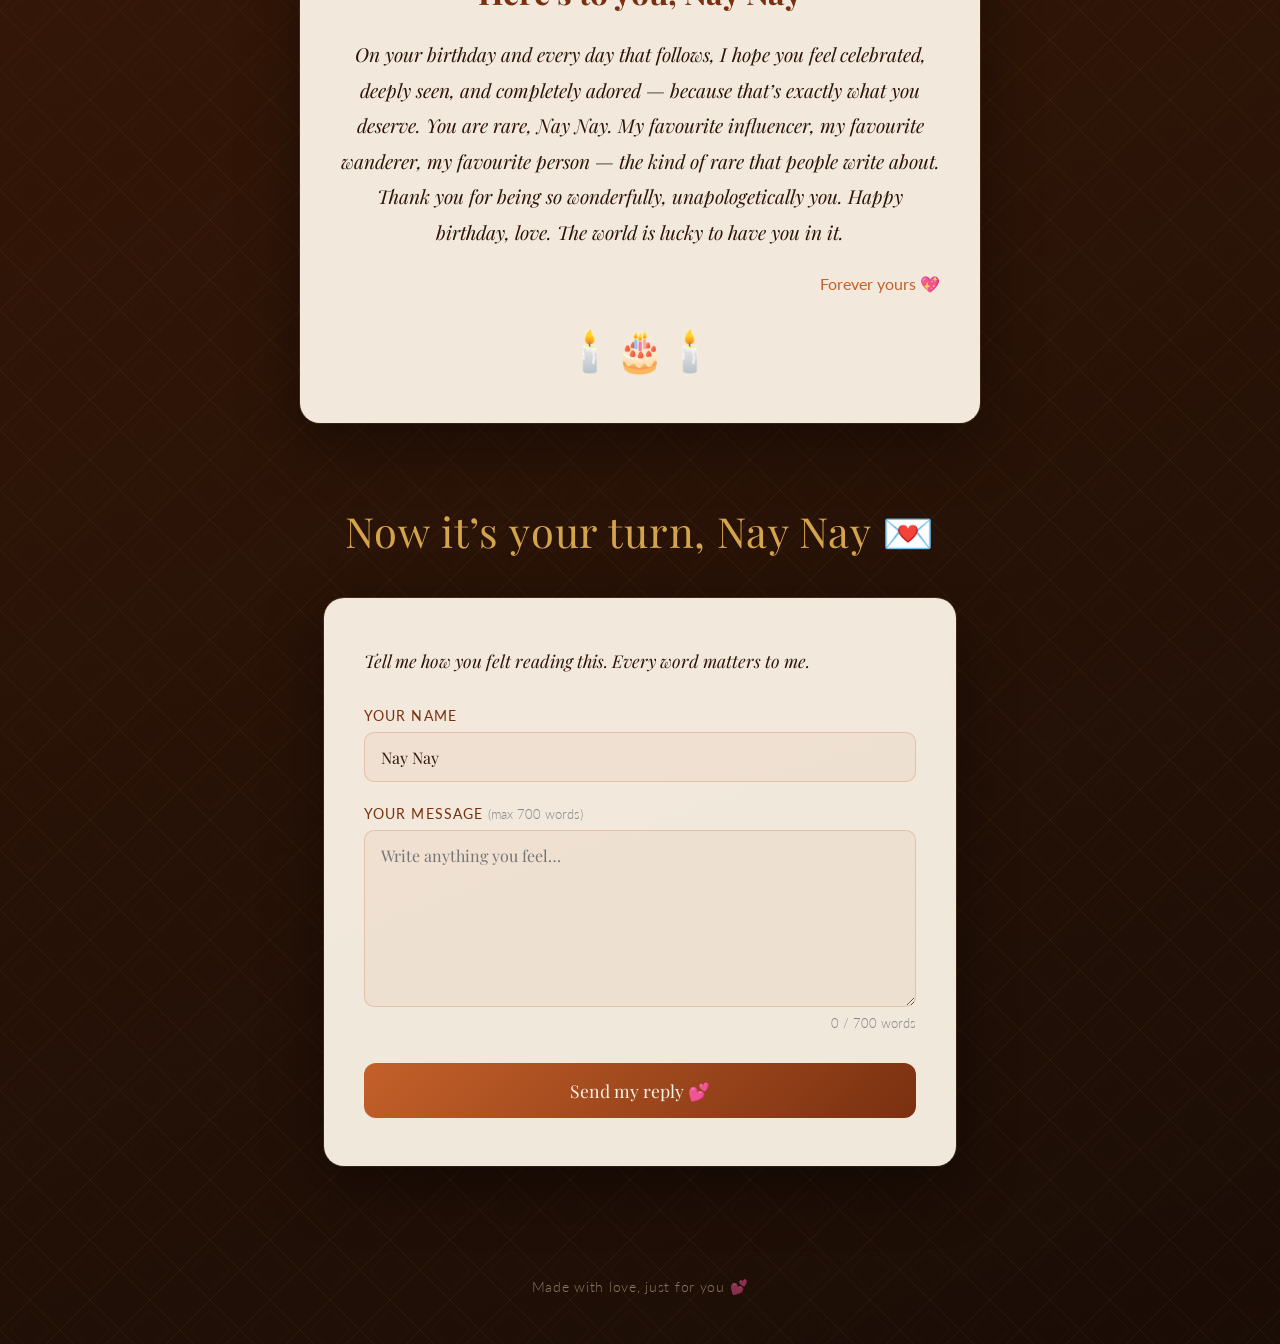
==== commit 43c19f3c: "Wire up Formspree ID for Nay Nay reply form" ====
--- a/index.html
+++ b/index.html
@@ -98,7 +98,7 @@
       <h2 class="section-title">Now it’s your turn, Nay Nay 💌</h2>
       <div class="reply-card">
         <p class="reply-intro">Tell me how you felt reading this. Every word matters to me.</p>
-        <form id="reply-form" action="https://formspree.io/f/YOUR_FORMSPREE_ID" method="POST">
+        <form id="reply-form" action="https://formspree.io/f/mkokrkrg" method="POST">
           <input type="hidden" name="_subject" value="💌 Nay Nay’s Birthday Reply" />
           <div class="field-group">
             <label for="reply-name">Your name</label>
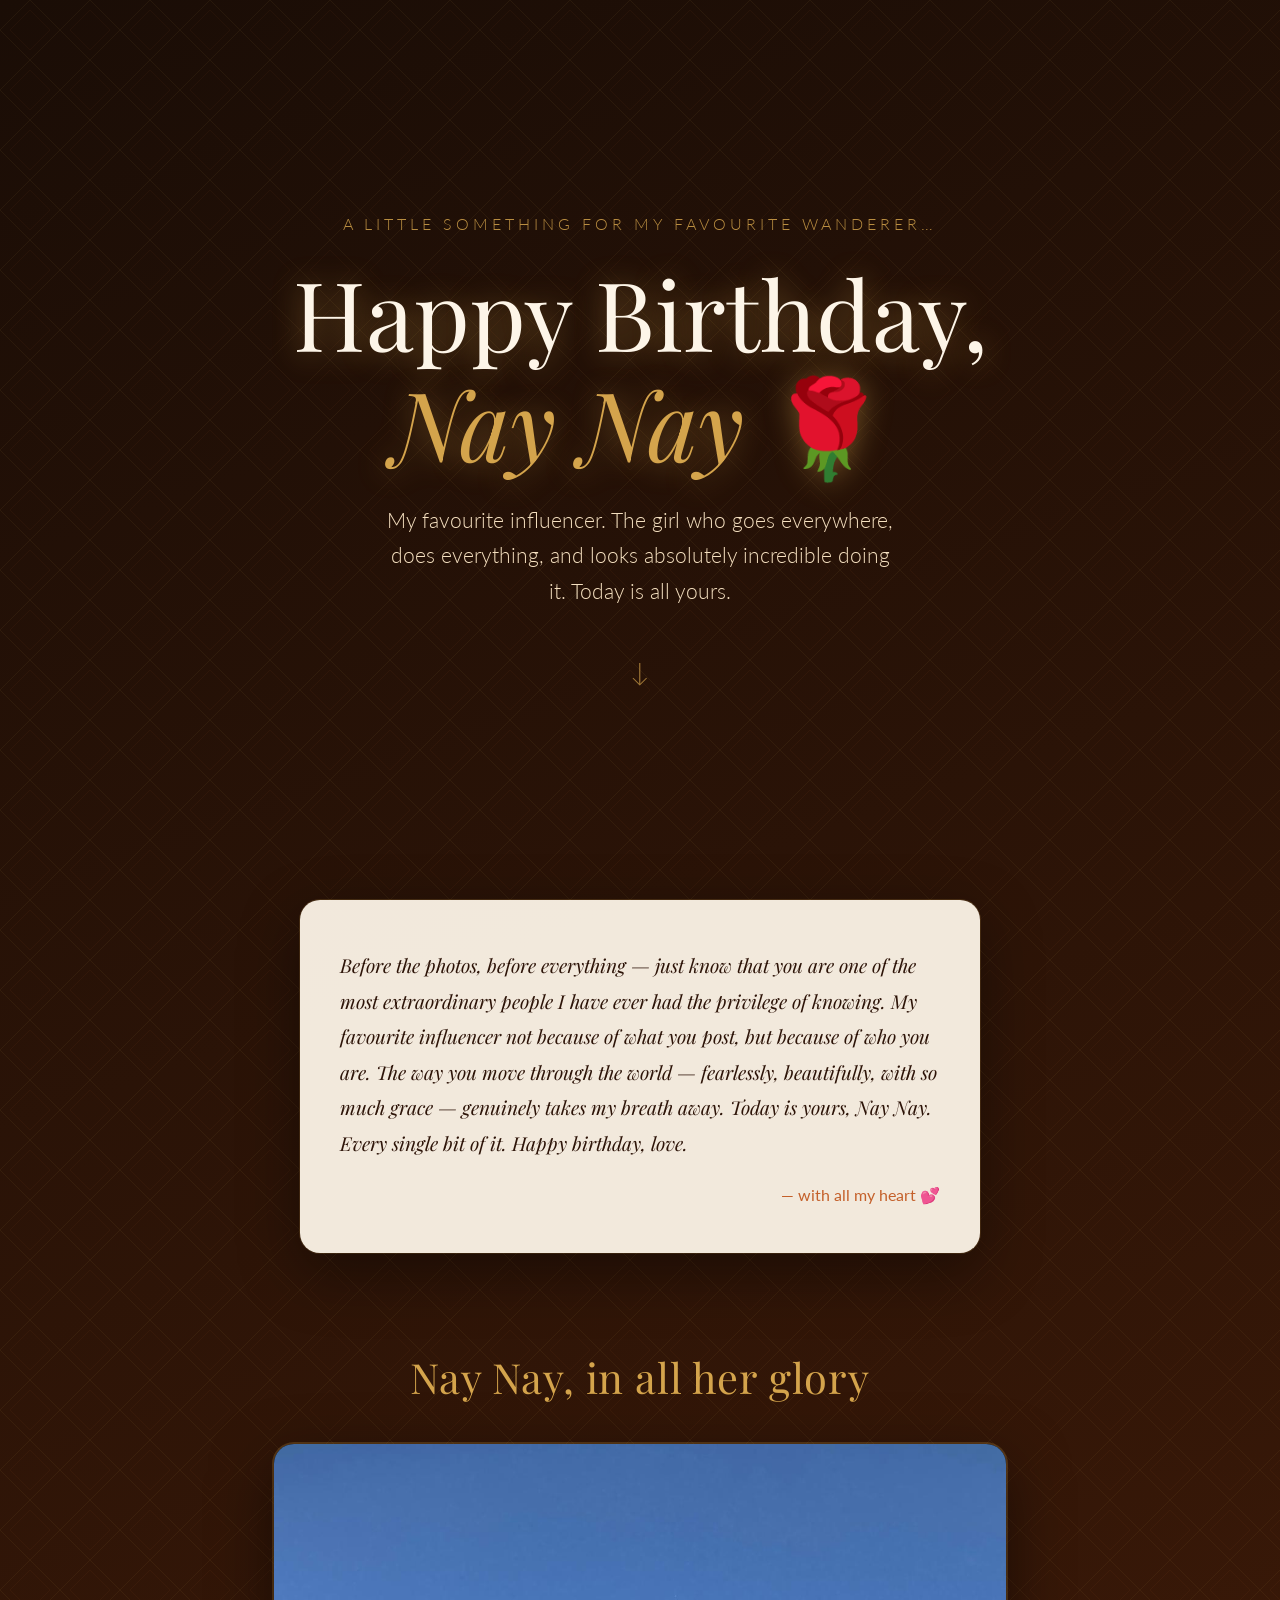
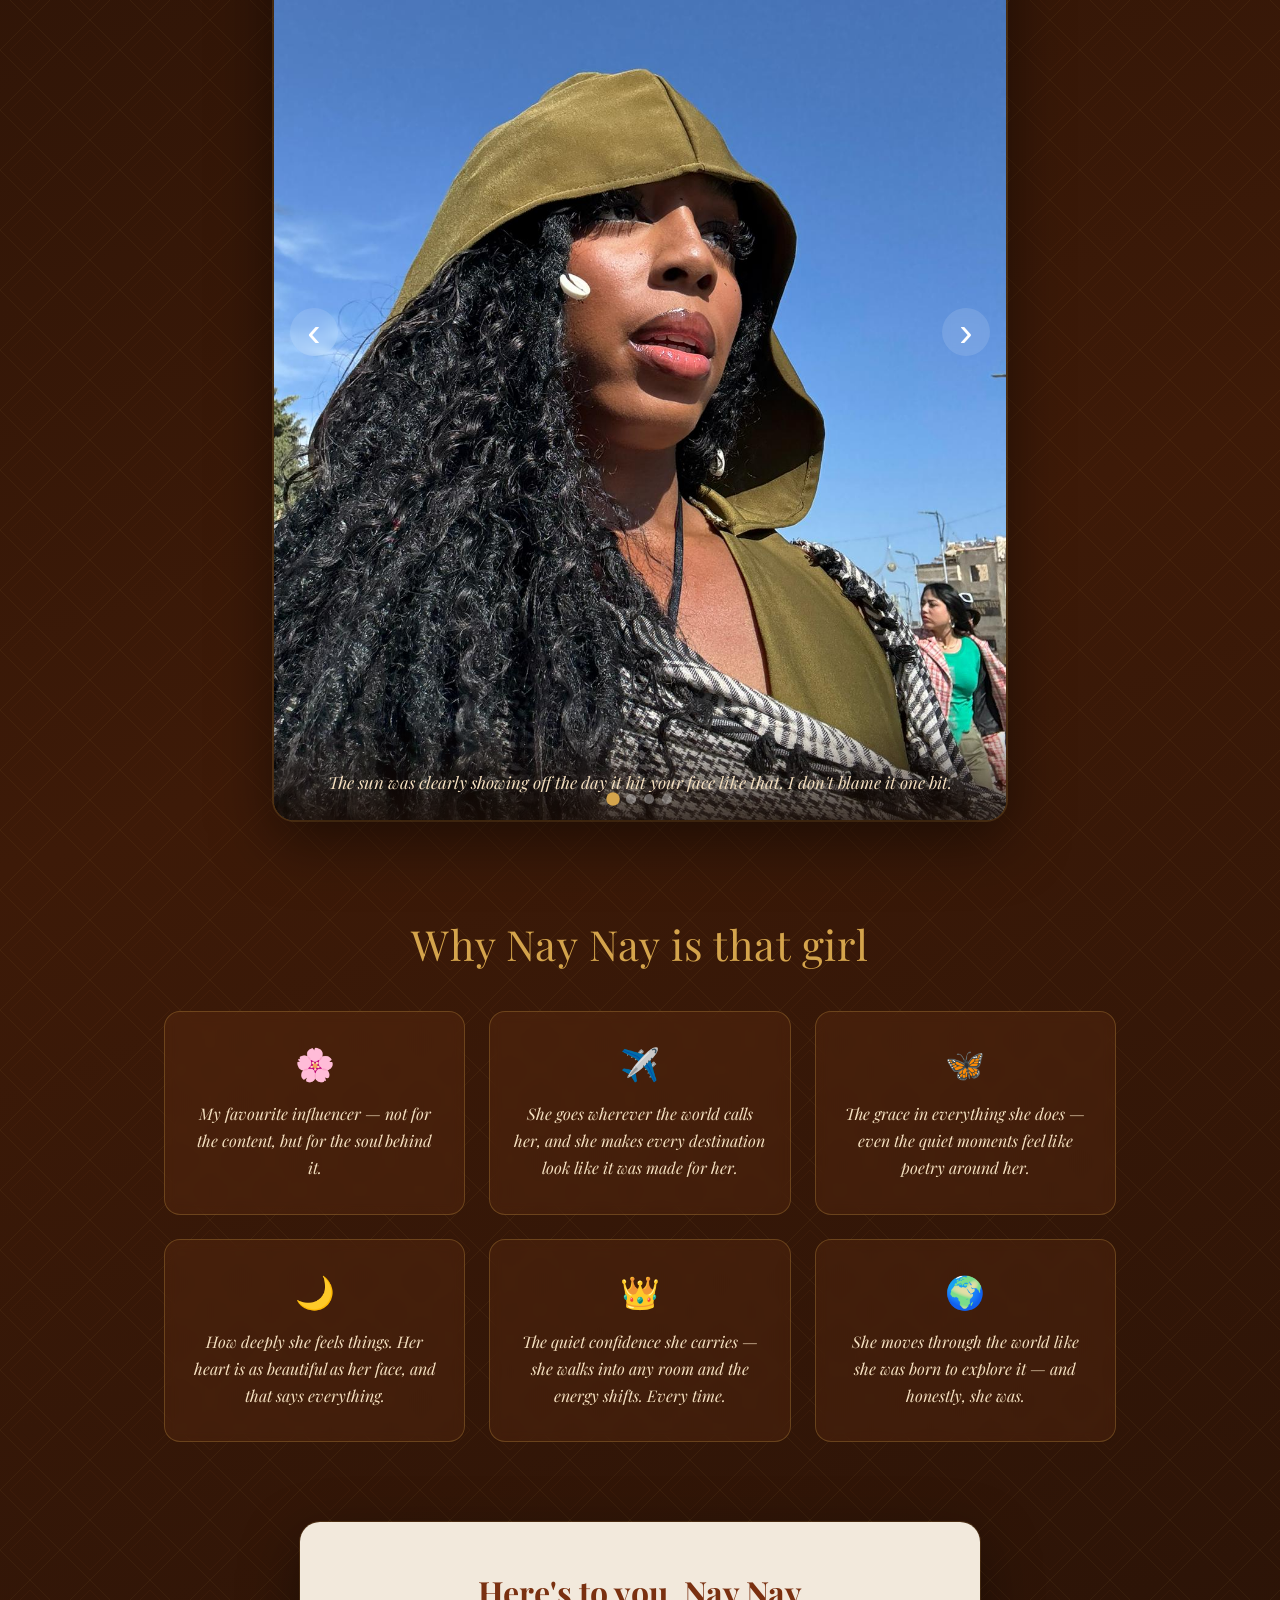
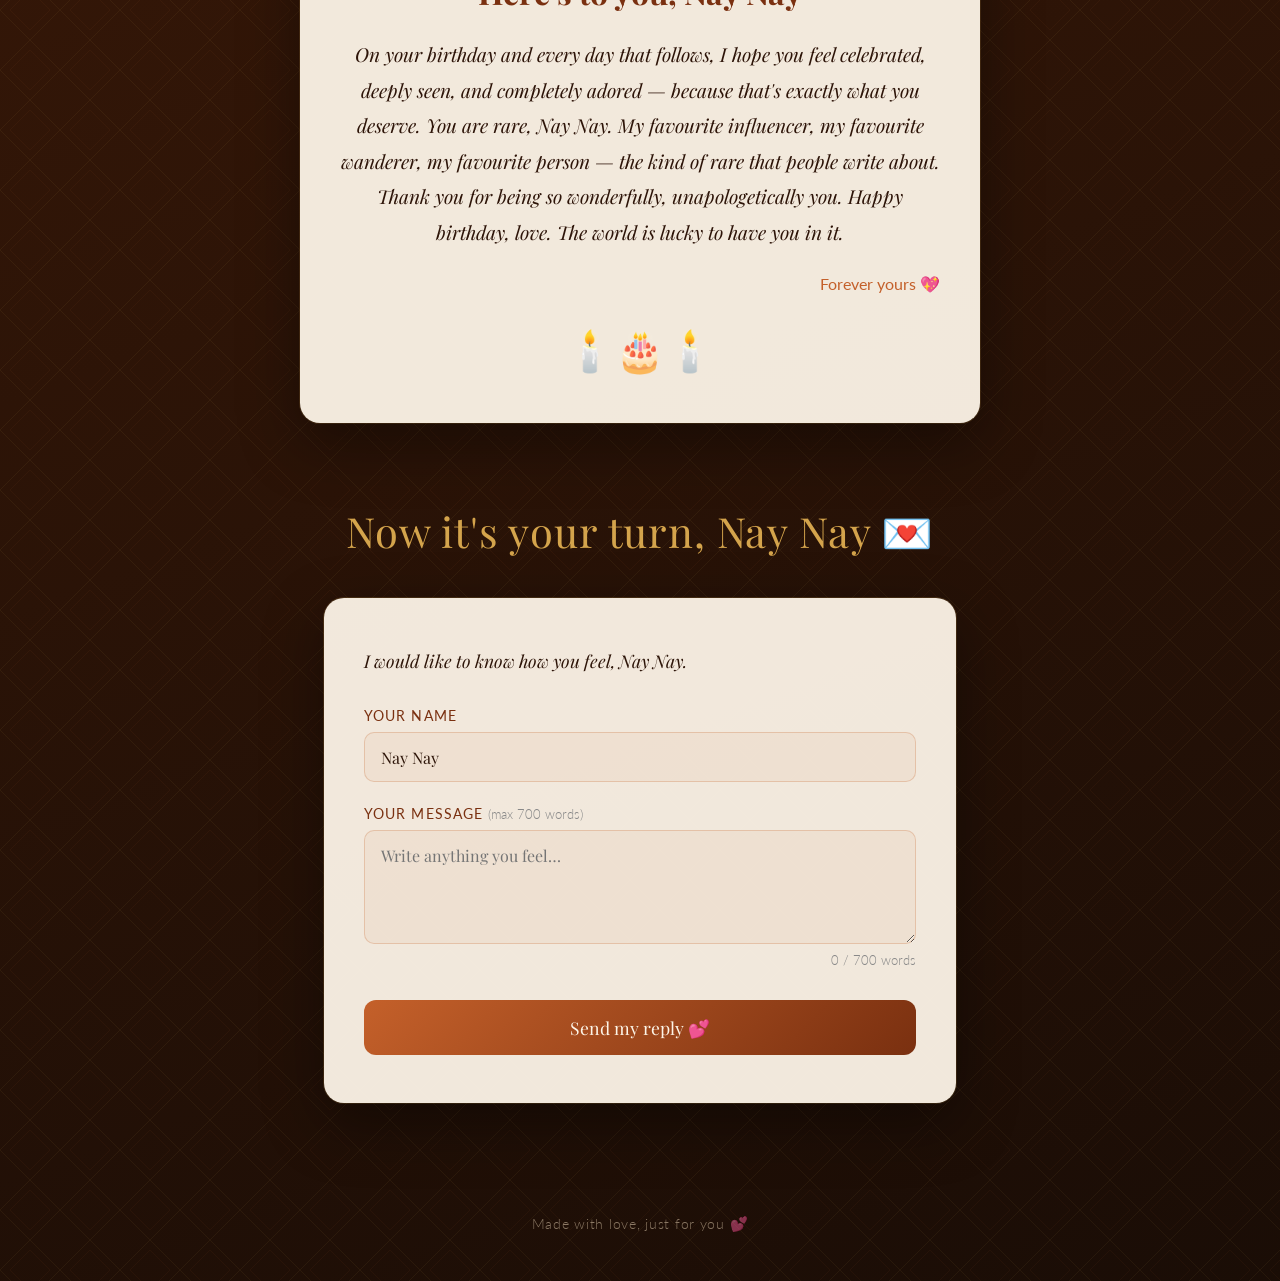
==== commit 13792e5c: "Shrink reply textarea and update intro text" ====
--- a/index.html
+++ b/index.html
@@ -43,11 +43,11 @@
       <div class="slideshow" id="slideshow">
         <div class="slide active">
           <img src="naomi-1.jpg" alt="Nay Nay" />
-          <div class="slide-caption">The sun was clearly showing off the day it hit your face like that. I don’t blame it one bit.</div>
+          <div class="slide-caption">The sun was clearly showing off the day it hit your face like that. I don't blame it one bit.</div>
         </div>
         <div class="slide">
           <img src="naomi-2.jpg" alt="Nay Nay" />
-          <div class="slide-caption">That effortless grace. My favourite influencer wasn’t even trying and she stopped everything.</div>
+          <div class="slide-caption">That effortless grace. My favourite influencer wasn't even trying and she stopped everything.</div>
         </div>
         <div class="slide">
           <img src="naomi-3.jpg" alt="Nay Nay" />
@@ -55,7 +55,7 @@
         </div>
         <div class="slide">
           <img src="naomi-4.jpg" alt="Nay Nay" />
-          <div class="slide-caption">Ancient wonders all around, and somehow she’s still the most captivating thing in sight. Always.</div>
+          <div class="slide-caption">Ancient wonders all around, and somehow she's still the most captivating thing in sight. Always.</div>
         </div>
         <button class="slide-btn prev" onclick="changeSlide(-1)" aria-label="Previous">&#8249;</button>
         <button class="slide-btn next" onclick="changeSlide(1)" aria-label="Next">&#8250;</button>
@@ -81,10 +81,10 @@
     </section>
 
     <section class="closing card">
-      <h2>Here’s to you, Nay Nay</h2>
+      <h2>Here's to you, Nay Nay</h2>
       <p class="note-text">
         On your birthday and every day that follows, I hope you feel celebrated,
-        deeply seen, and completely adored — because that’s exactly what you
+        deeply seen, and completely adored — because that's exactly what you
         deserve. You are rare, Nay Nay. My favourite influencer, my favourite
         wanderer, my favourite person — the kind of rare that people write about.
         Thank you for being so wonderfully, unapologetically you.
@@ -95,22 +95,22 @@
     </section>
 
     <section class="reply-section">
-      <h2 class="section-title">Now it’s your turn, Nay Nay 💌</h2>
+      <h2 class="section-title">Now it's your turn, Nay Nay 💌</h2>
       <div class="reply-card">
-        <p class="reply-intro">Tell me how you felt reading this. Every word matters to me.</p>
+        <p class="reply-intro">I would like to know how you feel, Nay Nay.</p>
         <form id="reply-form" action="https://formspree.io/f/mkokrkrg" method="POST">
-          <input type="hidden" name="_subject" value="💌 Nay Nay’s Birthday Reply" />
+          <input type="hidden" name="_subject" value="💌 Nay Nay's Birthday Reply" />
           <div class="field-group">
             <label for="reply-name">Your name</label>
             <input type="text" id="reply-name" name="name" value="Nay Nay" />
           </div>
           <div class="field-group">
             <label for="reply-message">Your message <span class="word-limit">(max 700 words)</span></label>
-            <textarea id="reply-message" name="message" rows="7" placeholder="Write anything you feel…" required></textarea>
+            <textarea id="reply-message" name="message" rows="4" placeholder="Write anything you feel…" required></textarea>
             <div class="word-counter"><span id="word-count">0</span> / 700 words</div>
           </div>
           <button type="submit" class="reply-btn" id="reply-submit">Send my reply 💕</button>
-          <p class="form-success" id="form-success" hidden>✨ Message sent! He’ll love reading this.</p>
+          <p class="form-success" id="form-success" hidden>✨ Message sent! He'll love reading this.</p>
           <p class="form-error" id="form-error" hidden>Something went wrong — please try again.</p>
         </form>
       </div>
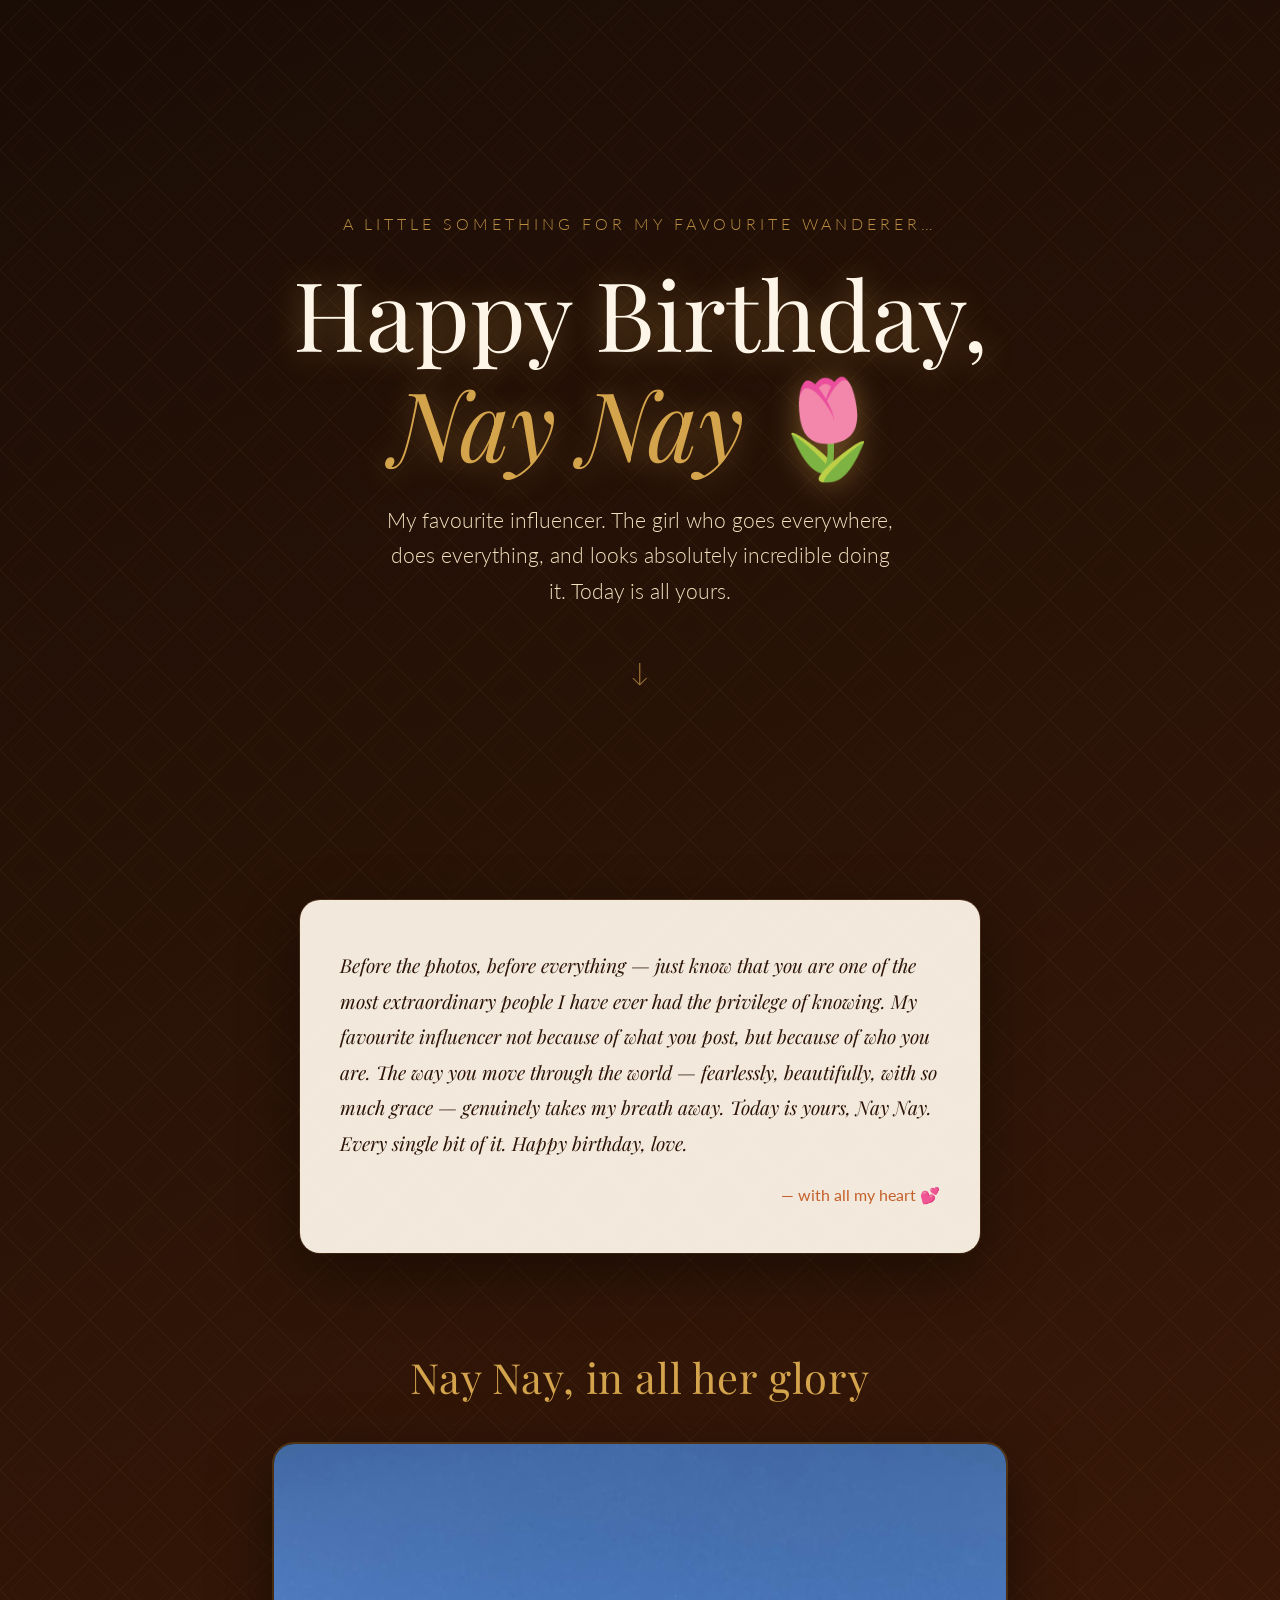
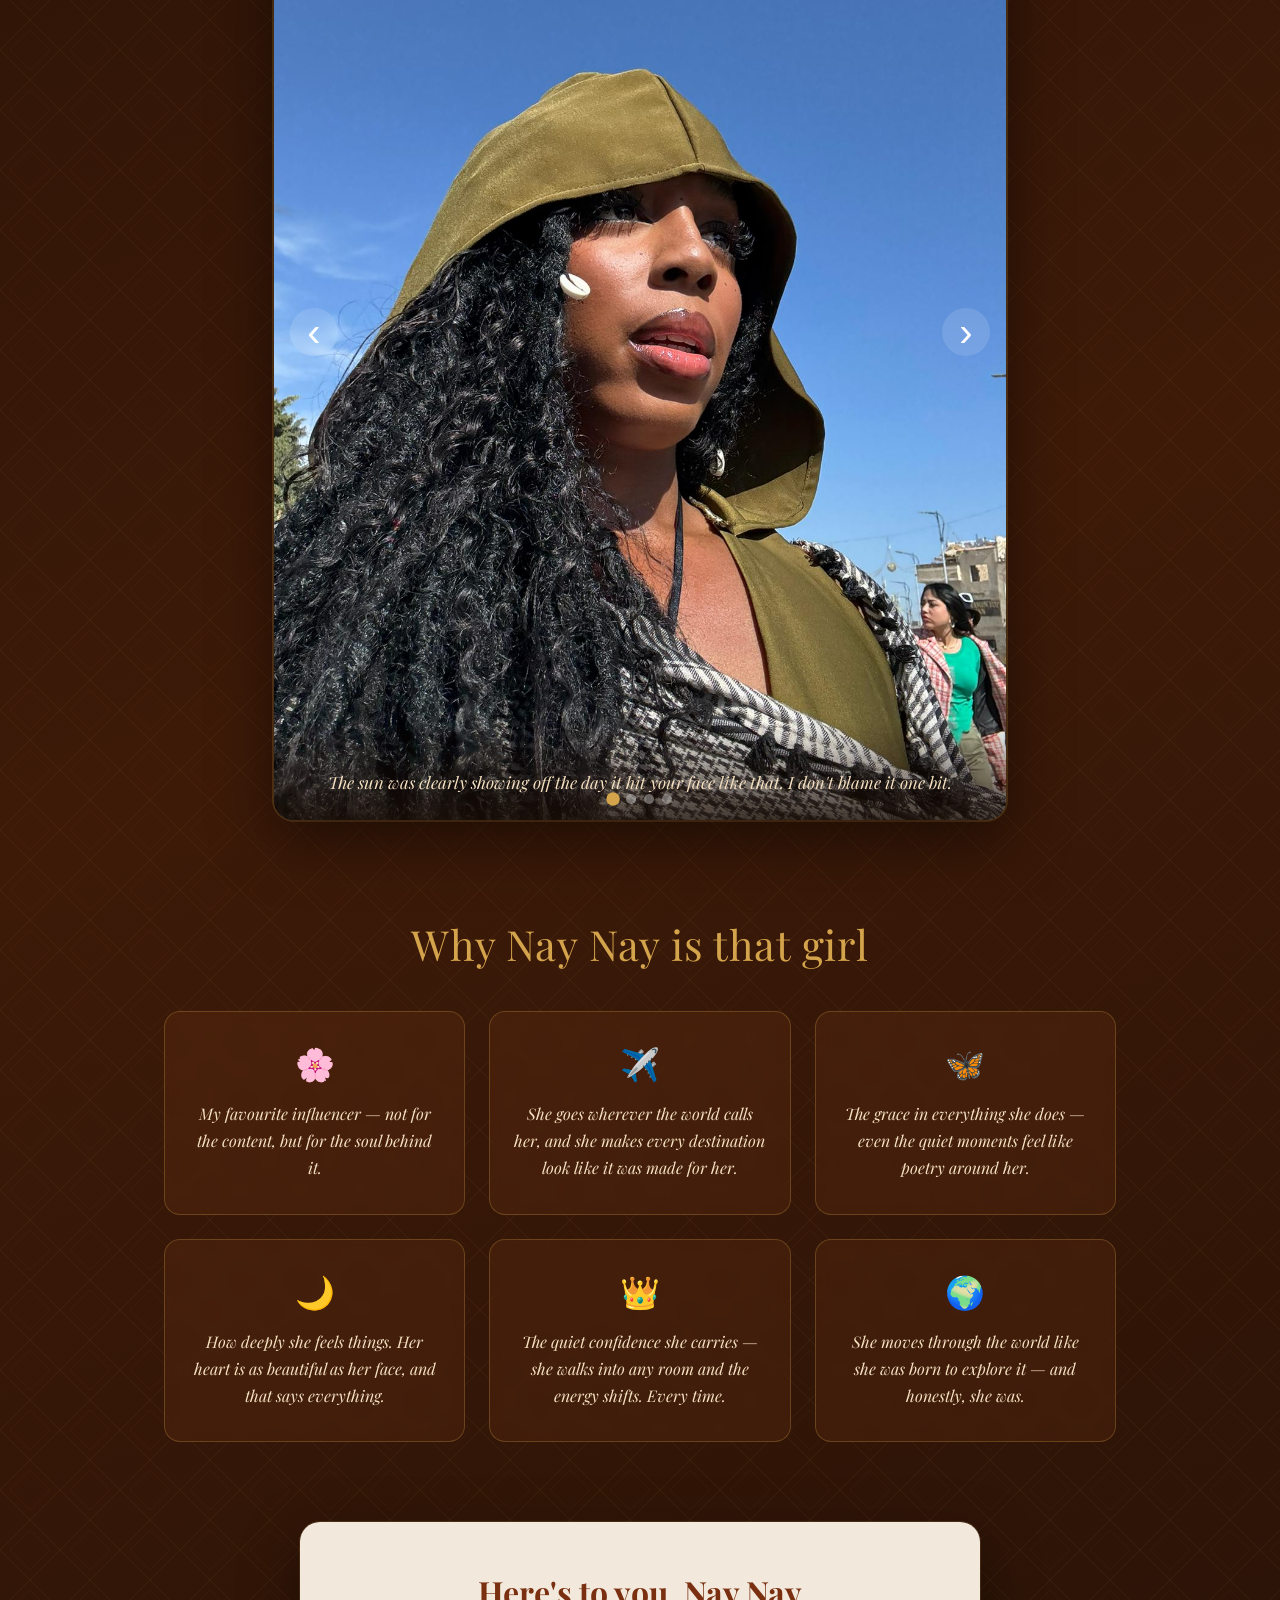
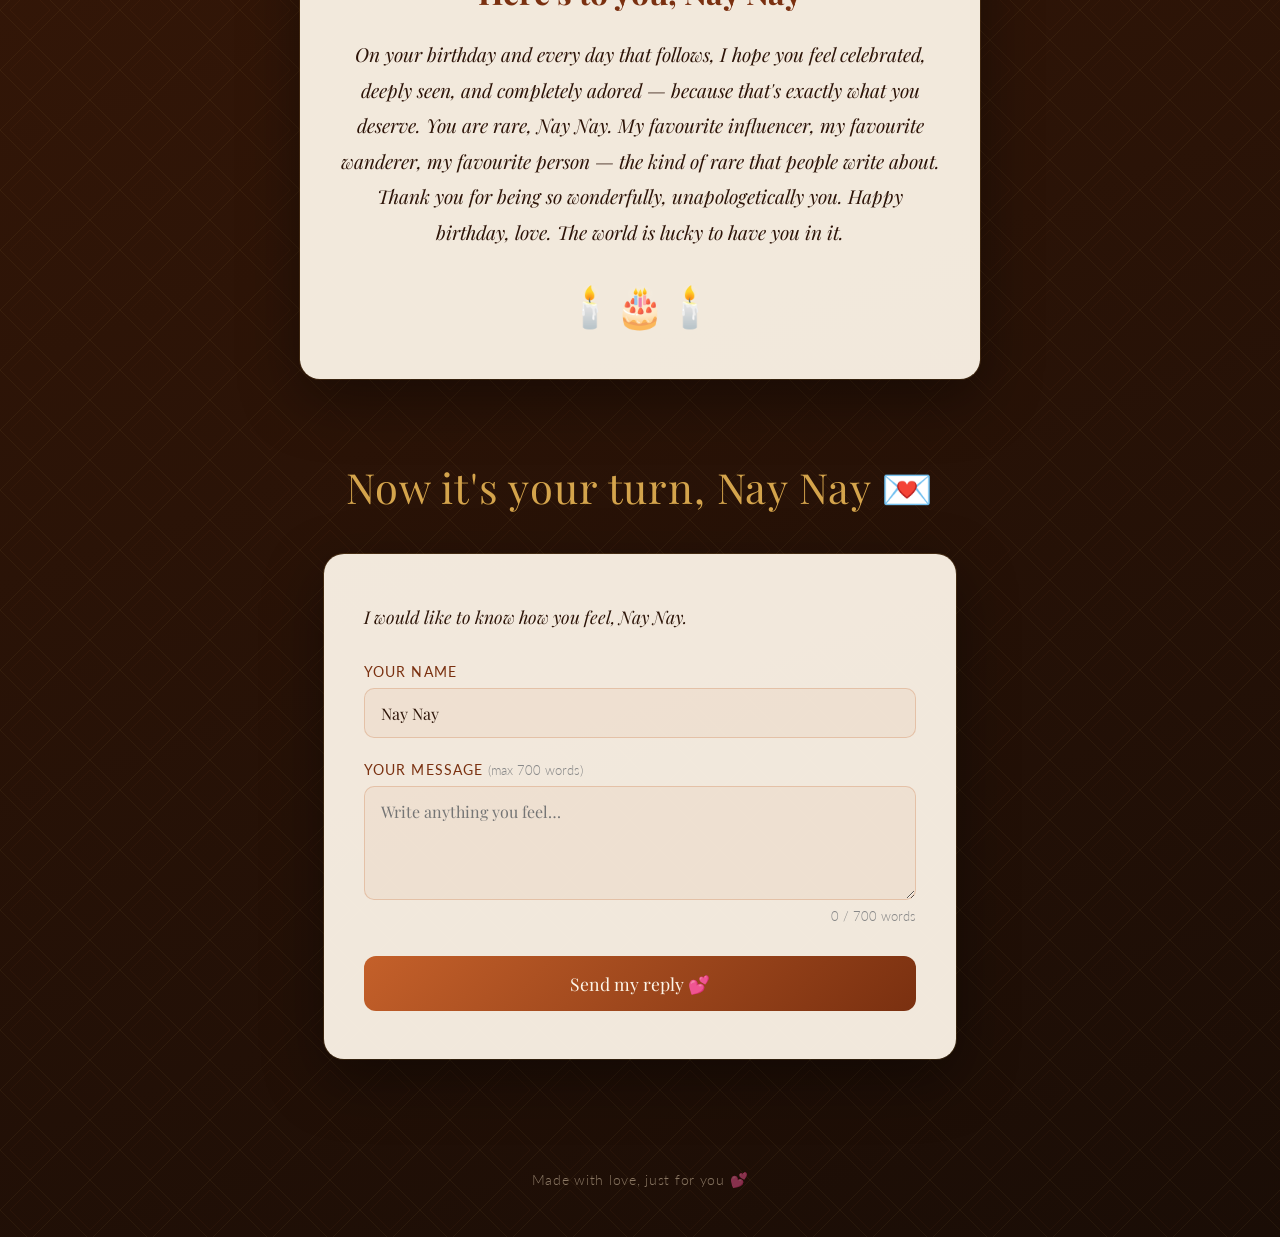
==== commit 156b8e06: "Replace roses with lilies, remove 'Forever yours' sign-off" ====
--- a/index.html
+++ b/index.html
@@ -3,7 +3,7 @@
 <head>
   <meta charset="UTF-8" />
   <meta name="viewport" content="width=device-width, initial-scale=1.0" />
-  <title>Happy Birthday, Nay Nay 🌹</title>
+  <title>Happy Birthday, Nay Nay 🌷</title>
   <link rel="preconnect" href="https://fonts.googleapis.com" />
   <link rel="preconnect" href="https://fonts.gstatic.com" crossorigin />
   <link href="https://fonts.googleapis.com/css2?family=Playfair+Display:ital,wght@0,400;0,700;1,400&family=Lato:wght@300;400&display=swap" rel="stylesheet" />
@@ -21,7 +21,7 @@
 
     <section class="hero">
       <p class="pre-title">A little something for my favourite wanderer…</p>
-      <h1>Happy Birthday,<br /><span class="name">Nay Nay</span> 🌹</h1>
+      <h1>Happy Birthday,<br /><span class="name">Nay Nay</span> 🌷</h1>
       <p class="subtitle">My favourite influencer. The girl who goes everywhere, does everything, and looks absolutely incredible doing it. Today is all yours.</p>
       <div class="scroll-hint">↓</div>
     </section>
@@ -90,7 +90,6 @@
         Thank you for being so wonderfully, unapologetically you.
         Happy birthday, love. The world is lucky to have you in it.
       </p>
-      <p class="note-signature">Forever yours 💖</p>
       <div class="candle-row" aria-label="Birthday candles">🕯️🎂🕯️</div>
     </section>
 
